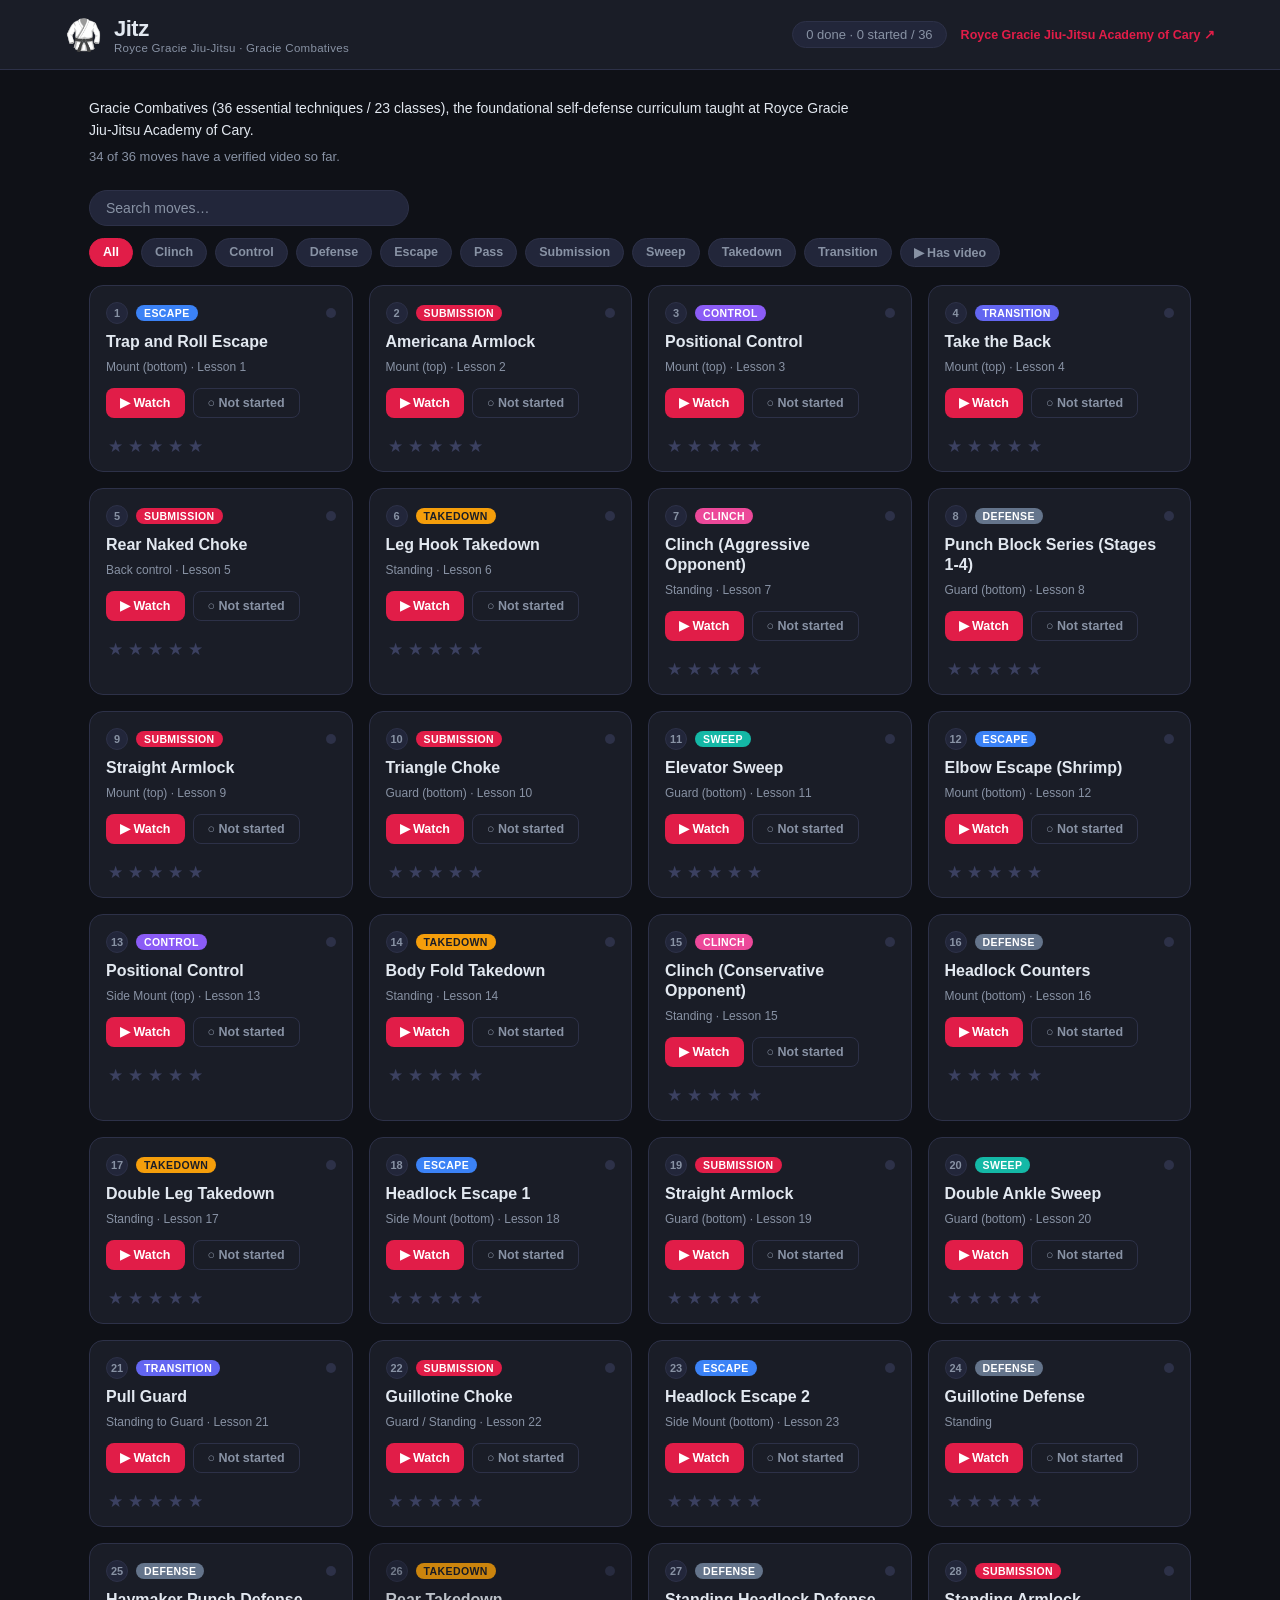
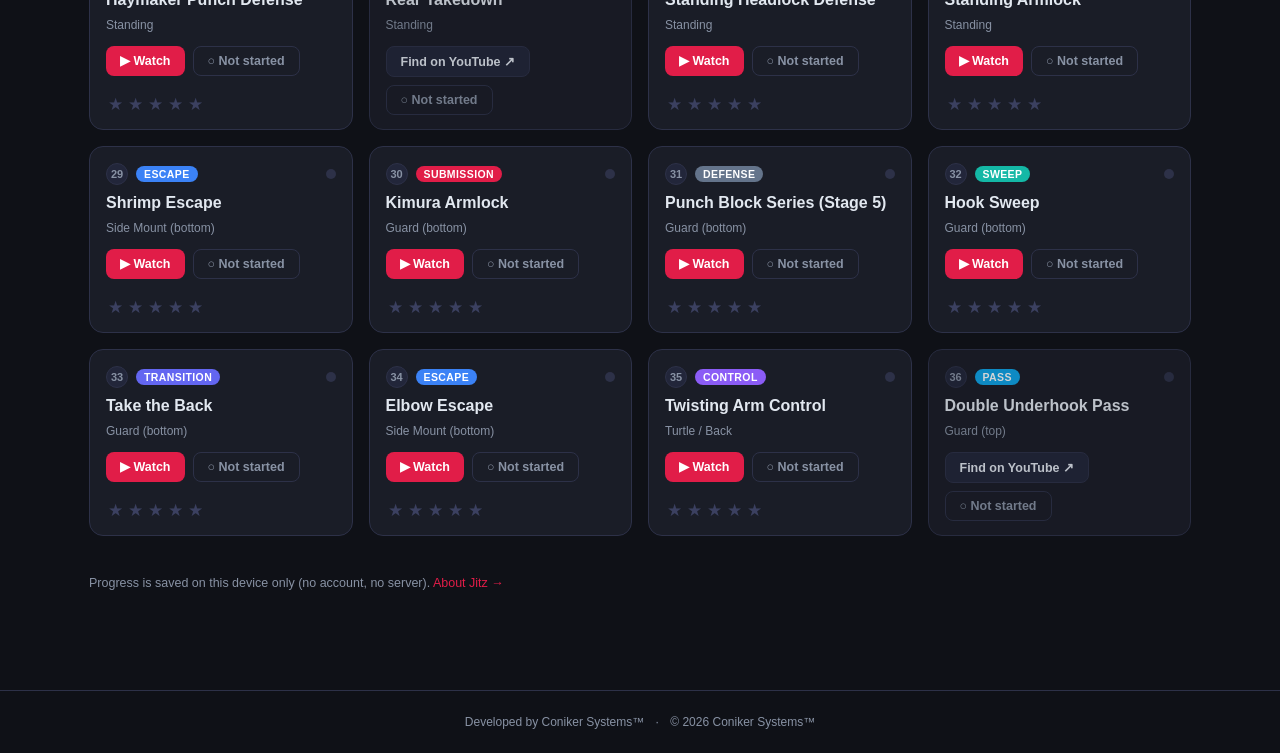
==== index.html @ 60fc12c8 "Hide YouTube-outbound links on iPhone/iPad; add Coniker Systems footer On iOS/iPadOS, hide the playe" ====
<!DOCTYPE html>
<html lang="en">
<head>
  <meta charset="UTF-8">
  <meta name="viewport" content="width=device-width, initial-scale=1.0, viewport-fit=cover">
  <title>Jitz — Royce Gracie Jiu-Jitsu</title>
  <meta name="description" content="Study the Gracie Combatives curriculum — browse every move and watch each technique.">

  <!-- PWA -->
  <link rel="manifest" href="manifest.webmanifest">
  <meta name="theme-color" content="#0f1117">
  <link rel="icon" href="icons/favicon-32.png" sizes="32x32">
  <link rel="apple-touch-icon" href="icons/apple-touch-icon.png">
  <meta name="apple-mobile-web-app-capable" content="yes">
  <meta name="apple-mobile-web-app-status-bar-style" content="black-translucent">
  <meta name="apple-mobile-web-app-title" content="Jitz">
  <meta name="mobile-web-app-capable" content="yes">

  <link rel="stylesheet" href="static/css/style.css">
</head>
<body>
  <header>
    <div class="header-inner">
      <div class="logo">
        <span class="logo-icon">🥋</span>
        <div>
          <div class="logo-text">Jitz</div>
          <div class="logo-sub">Royce Gracie Jiu-Jitsu · Gracie Combatives</div>
        </div>
      </div>
      <div class="header-meta">
        <span class="stat" id="progress-stat">—</span>
        <a class="dojo-link" id="dojo-link" href="#" target="_blank">Dojo ↗</a>
      </div>
    </div>
  </header>

  <main>
    <div class="intro">
      <p id="intro-source"></p>
      <p class="muted" id="intro-progress"></p>
    </div>

    <div id="sources-panel" class="sources-panel hidden">
      <div class="sources-title">★ Sources you rate highest</div>
      <div class="sources-list" id="sources-list"></div>
      <div class="sources-foot">Rate the videos you watch (1–5 stars) to build this list.</div>
    </div>

    <div class="controls">
      <input type="search" id="search" class="search" placeholder="Search moves…" autocomplete="off">
      <div class="filters" id="filters">
        <button class="chip active" data-cat="all">All</button>
        <!-- category chips injected here -->
        <button class="chip chip-toggle" id="video-only" data-on="0">▶ Has video</button>
      </div>
    </div>

    <div class="move-grid" id="grid"></div>
    <div id="no-results" class="no-results hidden">No moves match.</div>

    <p class="muted foot-note">
      Progress is saved on this device only (no account, no server).
      <a href="about.html">About Jitz →</a>
    </p>
  </main>

  <footer class="site-footer">
    <span>Developed by <a href="https://conikersystems.com" target="_blank">Coniker Systems™</a></span>
    <span class="footer-sep">·</span>
    <span>© 2026 Coniker Systems™</span>
  </footer>

  <!-- Video player modal -->
  <div id="player" class="player hidden" onclick="closeVideoBackdrop(event)">
    <div class="player-box">
      <div class="player-head">
        <div>
          <div id="player-title" class="player-title">—</div>
          <div id="player-sub" class="player-sub">—</div>
        </div>
        <button class="player-close" onclick="closeVideo()" aria-label="Close">✕</button>
      </div>
      <div class="player-frame"><iframe id="player-iframe" src="" title="video" frameborder="0"
        allow="accelerometer; autoplay; clipboard-write; encrypted-media; gyroscope; picture-in-picture" allowfullscreen></iframe></div>
      <div class="player-rate">
        <span class="player-rate-label">Rate this video</span>
        <div class="stars stars-lg" id="player-stars"></div>
      </div>
      <div class="player-foot">
        <a id="player-yt" href="#" target="_blank" class="btn btn-search yt-out">Open on YouTube ↗</a>
        <button class="btn btn-started" onclick="setFromPlayer('started')">Mark started</button>
        <button class="btn btn-done" onclick="setFromPlayer('done')">Mark completed</button>
      </div>
    </div>
  </div>

  <script src="static/js/app.js"></script>
</body>
</html>
---- static/css/style.css ----
:root {
  --bg: #0f1117;
  --surface: #1a1d27;
  --surface2: #22263a;
  --border: #2d3148;
  --text: #e2e8f0;
  --text-muted: #8892a4;
  --accent: #e11d48;        /* Gracie red */
  --accent2: #f59e0b;
  --radius: 14px;
  --font: -apple-system, BlinkMacSystemFont, "SF Pro Display", "Segoe UI", sans-serif;
}
* { box-sizing: border-box; margin: 0; padding: 0; }
body { font-family: var(--font); background: var(--bg); color: var(--text); min-height: 100vh; }

/* Header sits below the notch / Dynamic Island when installed (safe-area inset). */
header { background: var(--surface); border-bottom: 1px solid var(--border); padding: env(safe-area-inset-top) 28px 0; height: calc(70px + env(safe-area-inset-top)); position: sticky; top: 0; z-index: 100; }
.header-inner { max-width: 1150px; margin: 0 auto; height: 100%; display: flex; align-items: center; justify-content: space-between; gap: 16px; }
.logo { display: flex; align-items: center; gap: 12px; }
.logo-icon { font-size: 30px; }
.logo-text { font-size: 22px; font-weight: 800; letter-spacing: -0.5px; }
.logo-sub { font-size: 11.5px; color: var(--text-muted); letter-spacing: 0.3px; }
.header-meta { display: flex; align-items: center; gap: 14px; }
.stat { font-size: 13px; color: var(--text-muted); background: var(--surface2); border: 1px solid var(--border); padding: 5px 13px; border-radius: 20px; }
.dojo-link { font-size: 12.5px; color: var(--accent); text-decoration: none; font-weight: 600; }
.dojo-link:hover { text-decoration: underline; }

main { max-width: 1150px; margin: 0 auto; padding: 28px 24px 80px; }
.intro p { font-size: 14px; line-height: 1.55; max-width: 760px; }
.intro .muted, .muted { color: var(--text-muted); }
.intro .muted { margin-top: 6px; font-size: 13px; }

.controls { margin: 22px 0 18px; display: flex; flex-direction: column; gap: 12px; }
.search { font-family: var(--font); font-size: 14px; color: var(--text); background: var(--surface2); border: 1px solid var(--border); padding: 9px 16px; border-radius: 22px; width: 100%; max-width: 320px; }
.search::placeholder { color: var(--text-muted); }
.search:focus { outline: none; border-color: var(--accent); }
.filters { display: flex; flex-wrap: wrap; gap: 8px; }
.chip { font-family: var(--font); font-size: 12.5px; font-weight: 600; color: var(--text-muted); background: var(--surface2); border: 1px solid var(--border); padding: 6px 13px; border-radius: 20px; cursor: pointer; transition: all 0.15s; }
.chip:hover { color: var(--text); }
.chip.active { background: var(--accent); border-color: var(--accent); color: #fff; }
.chip-toggle.active { background: var(--accent2); border-color: var(--accent2); color: #1a1d27; }

.move-grid { display: grid; grid-template-columns: repeat(auto-fill, minmax(260px, 1fr)); gap: 16px; }
.move-card { background: var(--surface); border: 1px solid var(--border); border-radius: var(--radius); padding: 16px 16px 14px; display: flex; flex-direction: column; gap: 8px; transition: border-color 0.15s, transform 0.12s; }
.move-card:hover { border-color: var(--accent); transform: translateY(-2px); }
.move-card.no-video { opacity: 0.82; }
.move-card.status-started { border-color: var(--accent2); }
.move-card.status-done { border-color: #4ade80; }

.move-top { display: flex; align-items: center; gap: 8px; }
.move-order { font-size: 11px; font-weight: 700; color: var(--text-muted); background: var(--surface2); border: 1px solid var(--border); width: 22px; height: 22px; border-radius: 50%; display: flex; align-items: center; justify-content: center; flex-shrink: 0; }
.cat-badge { font-size: 10.5px; font-weight: 700; text-transform: uppercase; letter-spacing: 0.4px; padding: 2px 8px; border-radius: 12px; color: #fff; }
.cat-escape { background: #3b82f6; } .cat-submission { background: #e11d48; } .cat-control { background: #8b5cf6; }
.cat-takedown { background: #f59e0b; color:#1a1d27; } .cat-sweep { background: #14b8a6; } .cat-defense { background: #64748b; }
.cat-clinch { background: #ec4899; } .cat-transition { background: #6366f1; } .cat-pass { background: #0ea5e9; }
.status-dot { margin-left: auto; width: 10px; height: 10px; border-radius: 50%; background: var(--border); flex-shrink: 0; transition: background 0.15s; }
.move-card.status-started .status-dot { background: var(--accent2); }
.move-card.status-done .status-dot { background: #4ade80; }

.move-name { font-size: 16px; font-weight: 700; line-height: 1.25; }
.move-pos { font-size: 12px; color: var(--text-muted); }
.move-actions { display: flex; gap: 8px; margin-top: 6px; flex-wrap: wrap; }

.btn { font-family: var(--font); font-size: 12.5px; font-weight: 600; padding: 7px 14px; border-radius: 8px; border: none; cursor: pointer; text-decoration: none; display: inline-block; transition: opacity 0.15s, transform 0.1s; }
.btn:hover { opacity: 0.88; transform: translateY(-1px); }
.btn-watch { background: var(--accent); color: #fff; }
.btn-search { background: var(--surface2); border: 1px solid var(--border); color: var(--text); }
.btn-status { background: transparent; border: 1px solid var(--border); color: var(--text-muted); min-width: 104px; }
.btn-status:hover { color: var(--text); border-color: var(--accent2); }
.move-card.status-done .btn-status { color: #4ade80; border-color: #4ade80; }
.move-card.status-started .btn-status { color: var(--accent2); border-color: var(--accent2); }
.btn-started { background: var(--accent2); color: #1a1d27; }
.btn-done { background: #4ade80; color: #14241a; }

/* Star ratings */
.stars { display: inline-flex; gap: 1px; margin-top: 10px; }
.star { background: none; border: none; padding: 2px; cursor: pointer; font-size: 17px; line-height: 1; color: #3b4060; transition: color 0.12s, transform 0.1s; }
.star:hover { transform: scale(1.18); }
.star.on { color: var(--accent2); }
.stars-lg .star { font-size: 24px; }

/* "Sources you rate highest" insight panel */
.sources-panel { background: var(--surface); border: 1px solid var(--border); border-radius: var(--radius); padding: 14px 16px; margin: 14px 0 4px; }
.sources-title { font-size: 13px; font-weight: 700; color: var(--accent2); margin-bottom: 11px; letter-spacing: 0.2px; }
.sources-list { display: flex; flex-direction: column; gap: 8px; }
.source-row { display: flex; align-items: center; gap: 10px; font-size: 13px; }
.source-name { font-weight: 600; flex: 1; min-width: 0; overflow: hidden; text-overflow: ellipsis; white-space: nowrap; }
.source-stars { color: var(--accent2); letter-spacing: 1px; flex-shrink: 0; }
.source-meta { color: var(--text-muted); font-size: 12px; white-space: nowrap; flex-shrink: 0; }
.sources-foot { margin-top: 11px; font-size: 11.5px; color: var(--text-muted); }

/* Player rating row */
.player-rate { display: flex; align-items: center; gap: 12px; padding: 12px 18px 0; }
.player-rate-label { font-size: 13px; color: var(--text-muted); }

.no-results { color: var(--text-muted); padding: 30px 0; }
.foot-note { margin-top: 40px; font-size: 12.5px; }
.foot-note a { color: var(--accent); text-decoration: none; }
.hidden { display: none !important; }

/* Player modal */
.player { position: fixed; inset: 0; z-index: 500; background: rgba(8,9,13,0.85); display: flex; align-items: center; justify-content: center; padding: 24px; backdrop-filter: blur(3px); }
.player-box { background: var(--surface); border: 1px solid var(--border); border-radius: var(--radius); width: 100%; max-width: 880px; overflow: hidden; box-shadow: 0 24px 70px rgba(0,0,0,0.6); }
.player-head { display: flex; align-items: flex-start; justify-content: space-between; padding: 16px 18px; gap: 12px; }
.player-title { font-size: 16px; font-weight: 700; }
.player-sub { font-size: 12.5px; color: var(--text-muted); margin-top: 3px; }
.player-close { background: var(--surface2); border: 1px solid var(--border); color: var(--text); width: 32px; height: 32px; border-radius: 8px; cursor: pointer; font-size: 14px; flex-shrink: 0; }
.player-close:hover { border-color: var(--accent); }
.player-frame { position: relative; width: 100%; aspect-ratio: 16 / 9; background: #000; }
.player-frame iframe { position: absolute; inset: 0; width: 100%; height: 100%; }
.player-foot { display: flex; gap: 10px; padding: 14px 18px; }

/* About page */
.about-wrap { max-width: 720px; margin: 60px auto; padding: 0 24px; }
.about-title { font-size: 34px; font-weight: 800; }
.about-tagline { font-size: 16px; color: var(--text-muted); margin: 8px 0 20px; }
.about-wrap p { line-height: 1.6; margin-bottom: 14px; }
.about-wrap .btn { margin-right: 8px; }

/* On iPhone/iPad, hide links that open the full YouTube site (set via JS).
   The embedded in-app player still works. */
body.hide-yt .yt-out { display: none !important; }

/* Footer — Developed by Coniker Systems */
.site-footer { text-align: center; padding: 24px; font-size: 12px; color: var(--text-muted); border-top: 1px solid var(--border); margin-top: 20px; }
.site-footer a { color: var(--text-muted); text-decoration: none; transition: color 0.2s; }
.site-footer a:hover { color: var(--text); }
.footer-sep { margin: 0 8px; }

/* Honor the side/bottom safe areas (landscape notch, home indicator) */
main { padding-left: max(24px, env(safe-area-inset-left)); padding-right: max(24px, env(safe-area-inset-right)); padding-bottom: max(80px, env(safe-area-inset-bottom)); }

/* Phones: compact single-row header, roomier tap targets, wrap player buttons */
@media (max-width: 640px) {
  header { padding: env(safe-area-inset-top) 16px 0; height: calc(58px + env(safe-area-inset-top)); }
  .logo-icon { font-size: 25px; }
  .logo-text { font-size: 19px; }
  .logo-sub { display: none; }            /* full subtitle lives on the About page */
  .header-meta { gap: 8px; }
  .stat { white-space: nowrap; font-size: 11.5px; padding: 4px 10px; }
  .dojo-link { display: none; }           /* dojo link is on the About page */
  main { padding-top: 20px; }
  .move-grid { grid-template-columns: 1fr; }
  .player { padding: 12px; }
  .player-foot { flex-wrap: wrap; }
  .player-foot .btn { flex: 1 1 auto; text-align: center; }
}
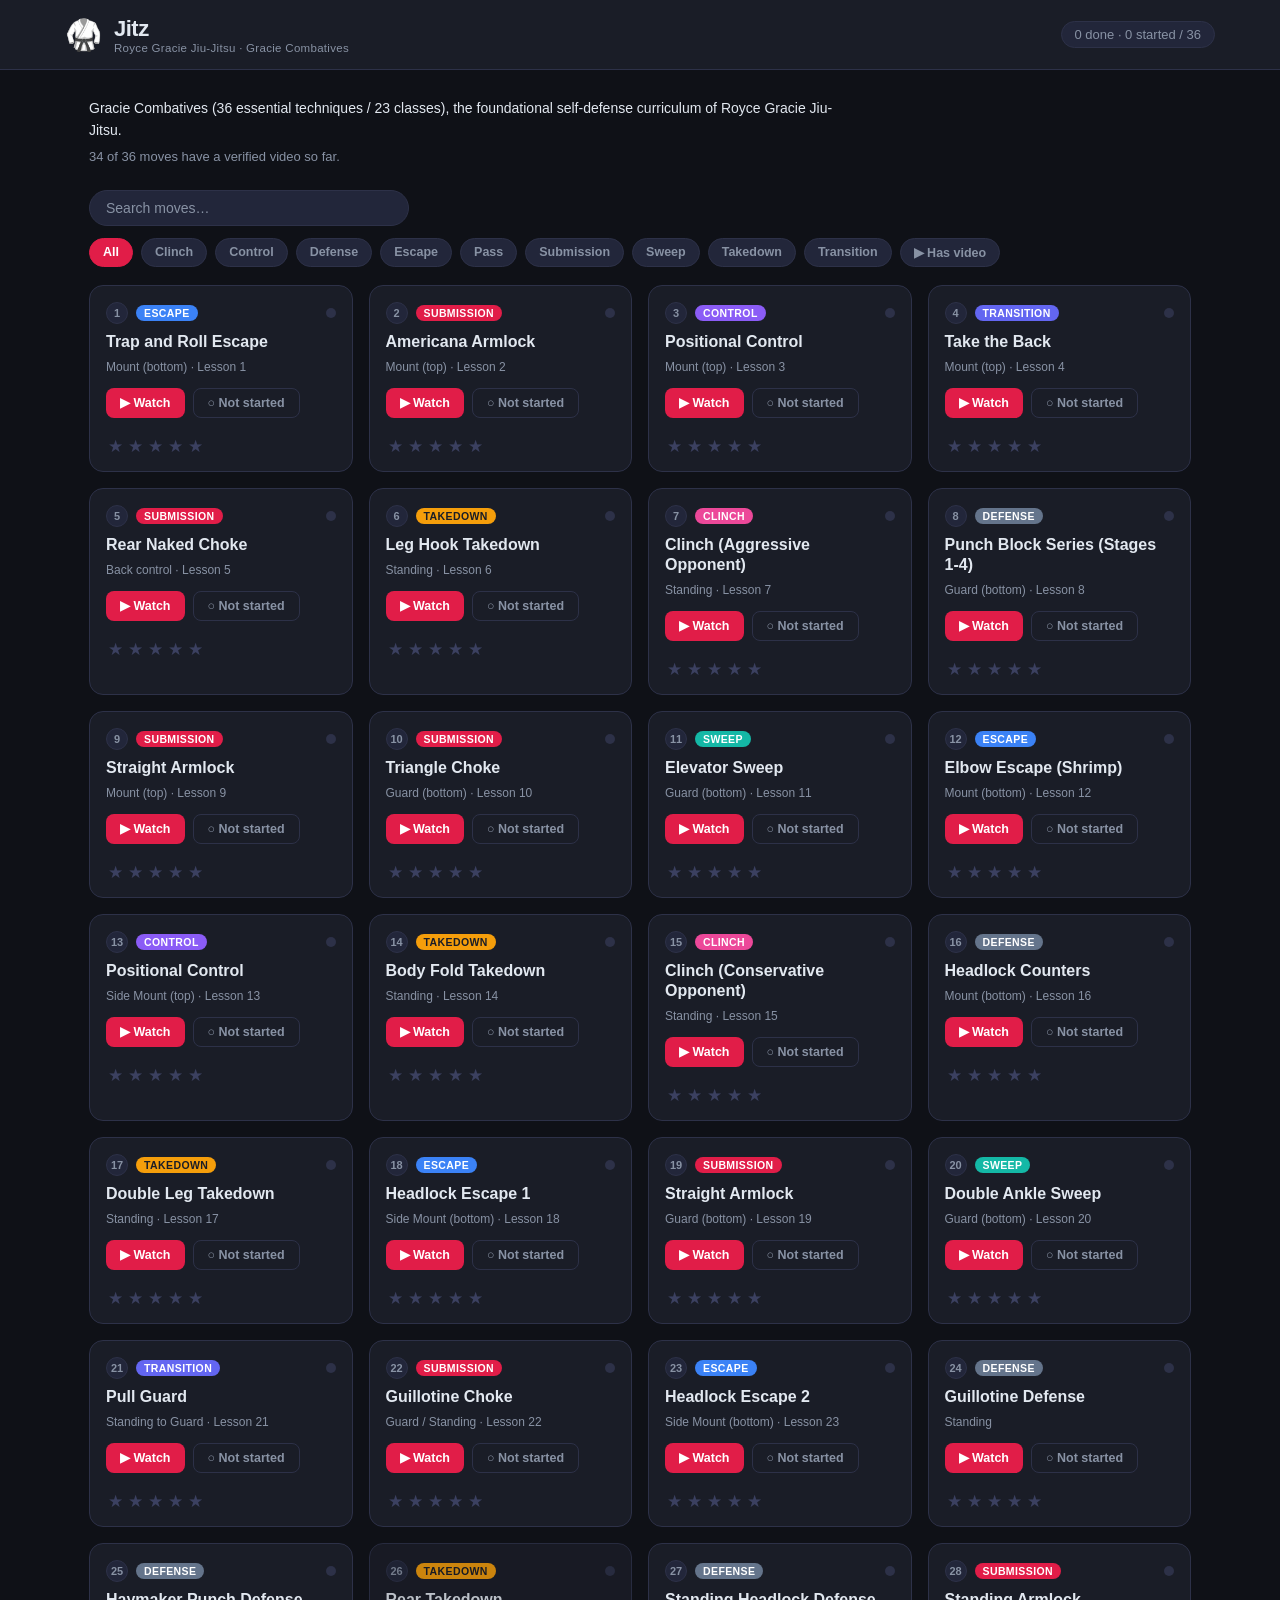
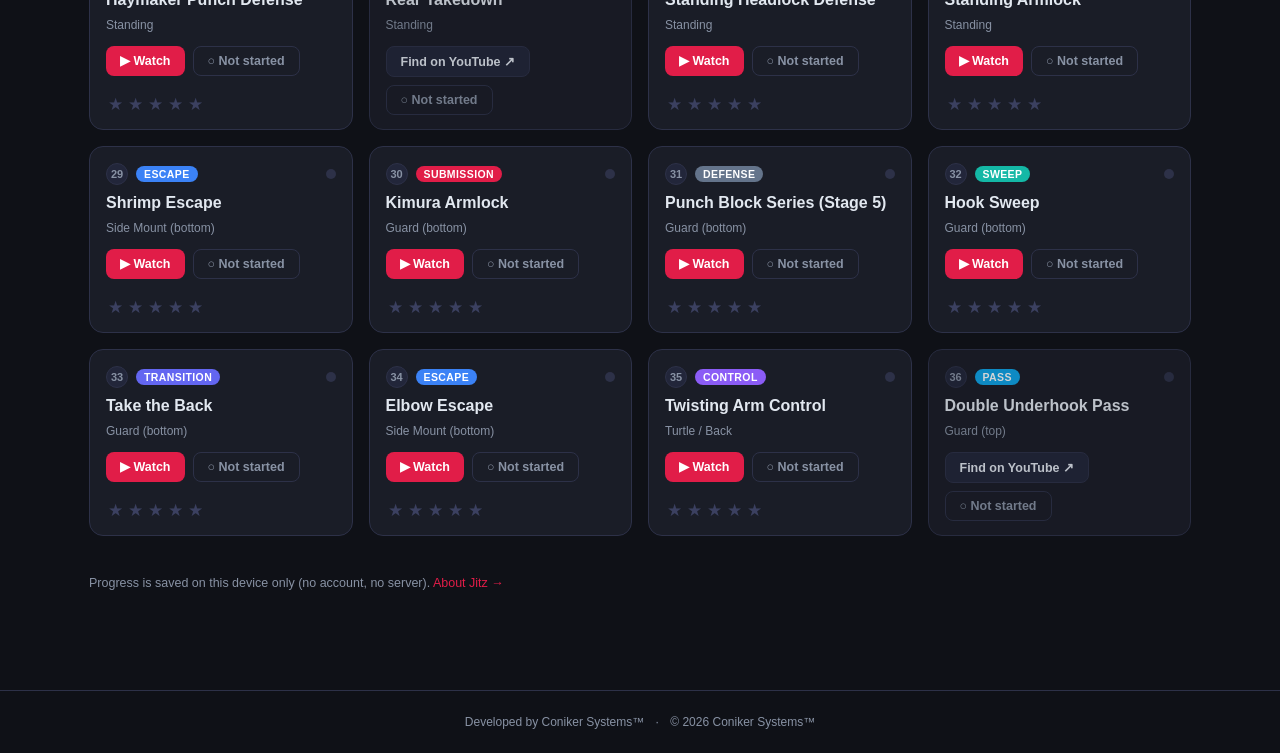
==== commit 04e1cafa: "Remove Royce Gracie Academy of Cary name, address, and dojo link Drop the specific dojo (Academy of " ====
--- a/index.html
+++ b/index.html
@@ -30,7 +30,6 @@
       </div>
       <div class="header-meta">
         <span class="stat" id="progress-stat">—</span>
-        <a class="dojo-link" id="dojo-link" href="#" target="_blank">Dojo ↗</a>
       </div>
     </div>
   </header>
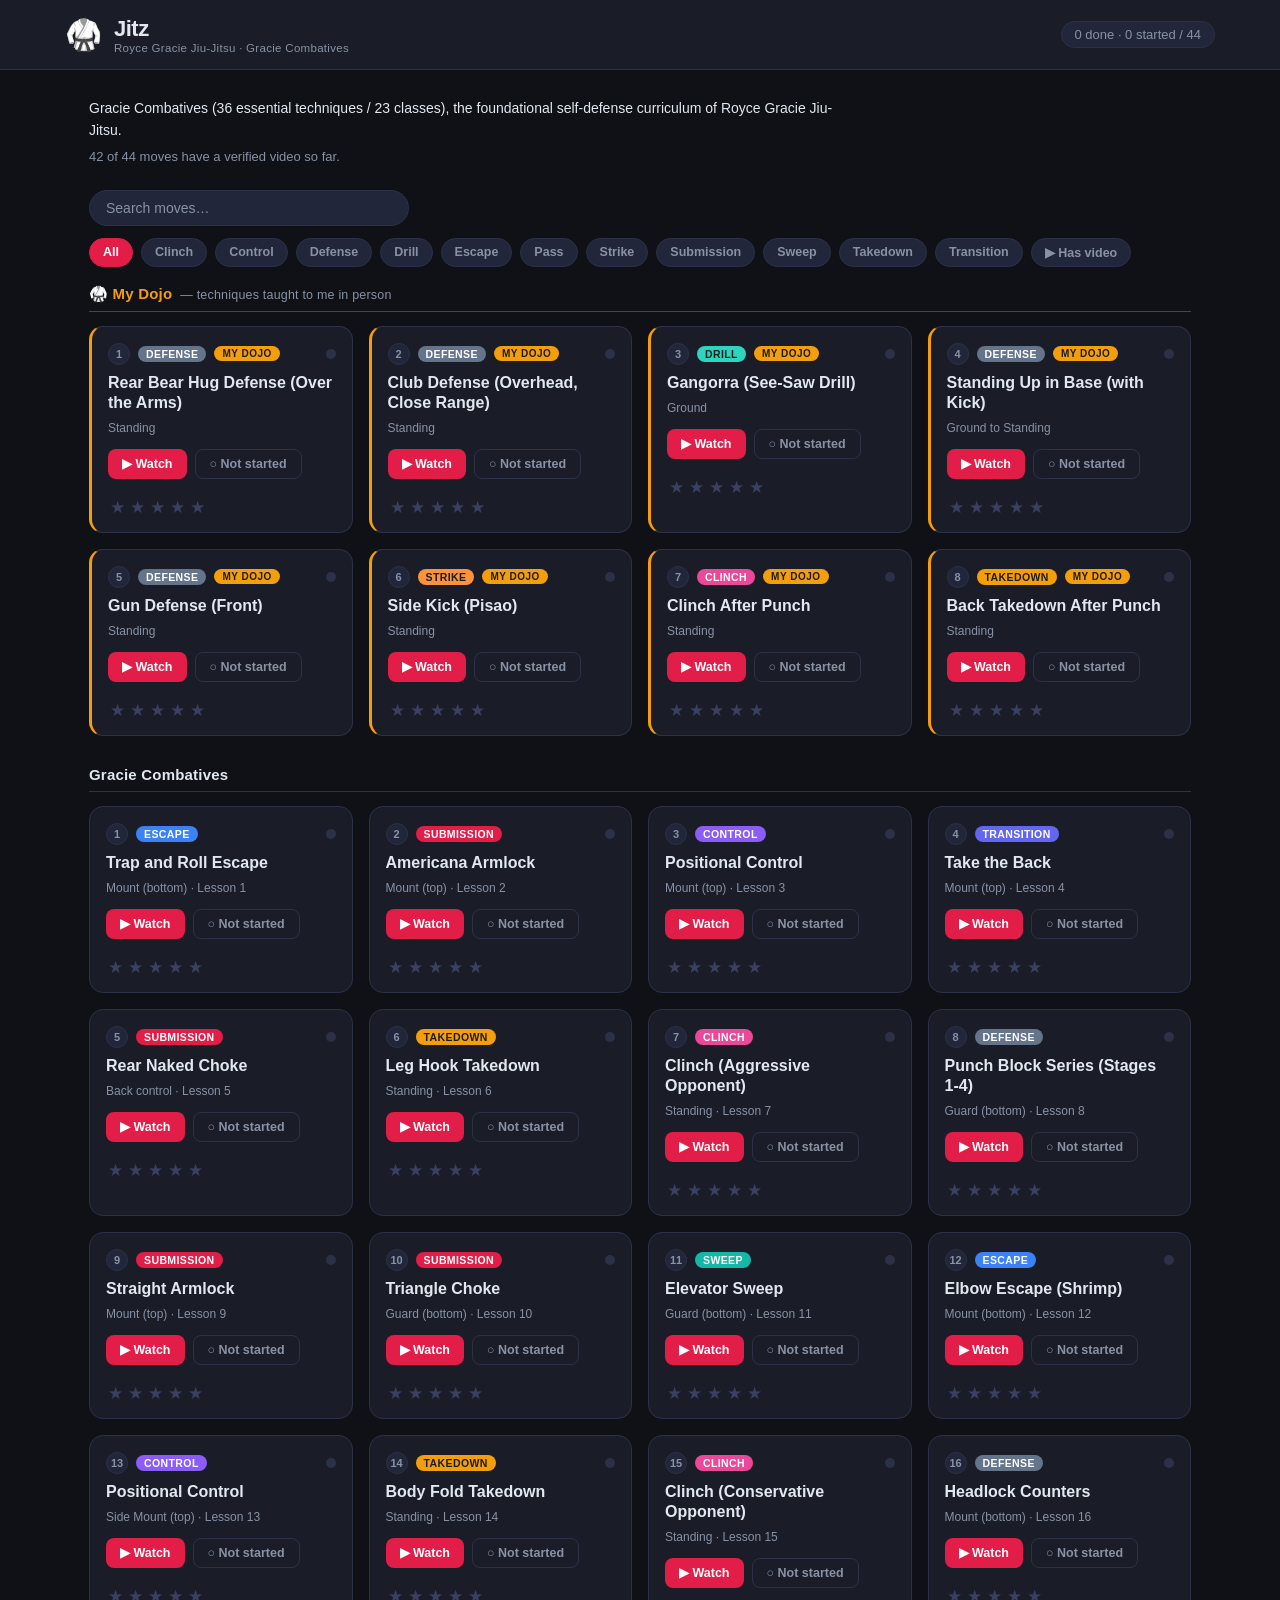
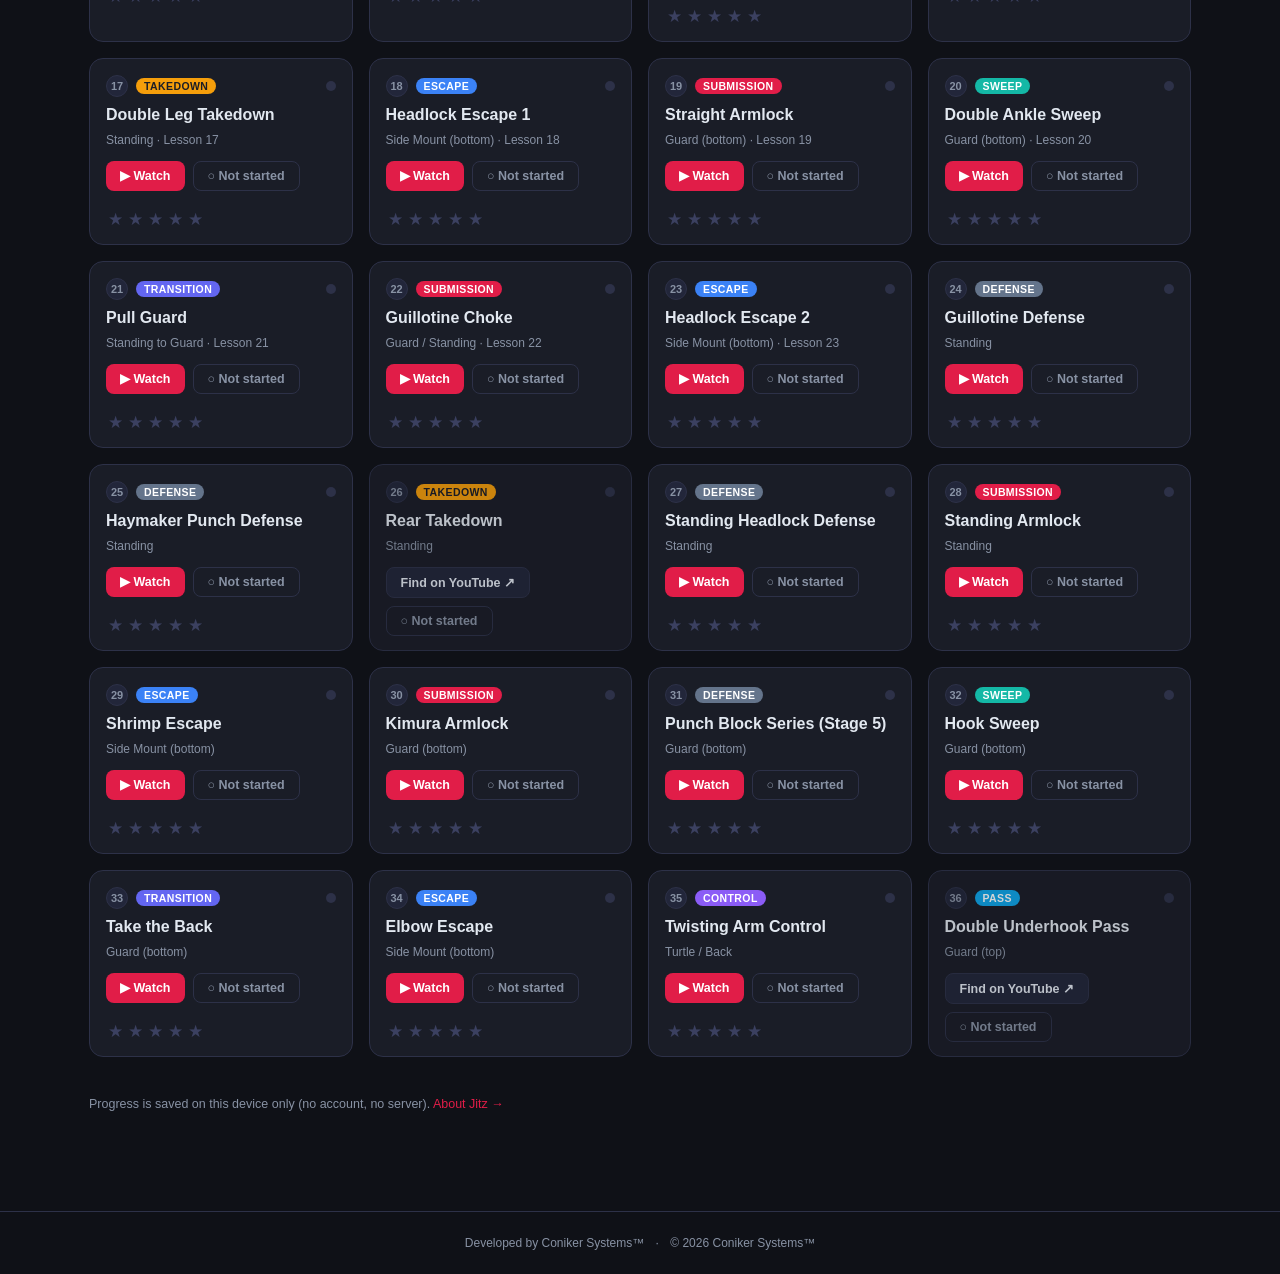
==== commit 9f3f4cf0: "Add 'My Dojo' move group (8 techniques), shown first Add 8 techniques taught in person at the dojo, " ====
--- a/index.html
+++ b/index.html
@@ -55,7 +55,7 @@
       </div>
     </div>
 
-    <div class="move-grid" id="grid"></div>
+    <div id="sections"></div>
     <div id="no-results" class="no-results hidden">No moves match.</div>
 
     <p class="muted foot-note">
--- a/static/css/style.css
+++ b/static/css/style.css
@@ -40,6 +40,13 @@
 .chip.active { background: var(--accent); border-color: var(--accent); color: #fff; }
 .chip-toggle.active { background: var(--accent2); border-color: var(--accent2); color: #1a1d27; }
 
+/* Sections (My Dojo group, then Gracie Combatives) */
+.move-section { margin-bottom: 30px; }
+.move-section + .move-section { margin-top: 6px; }
+.section-title { font-size: 15px; font-weight: 800; letter-spacing: 0.2px; margin: 4px 0 14px; padding-bottom: 8px; border-bottom: 1px solid var(--border); display: flex; align-items: baseline; gap: 8px; flex-wrap: wrap; }
+.section-sub { font-size: 12.5px; font-weight: 500; color: var(--text-muted); }
+.move-section[data-section="dojo"] .section-title { color: var(--accent2); border-bottom-color: rgba(245,158,11,0.35); }
+
 .move-grid { display: grid; grid-template-columns: repeat(auto-fill, minmax(260px, 1fr)); gap: 16px; }
 .move-card { background: var(--surface); border: 1px solid var(--border); border-radius: var(--radius); padding: 16px 16px 14px; display: flex; flex-direction: column; gap: 8px; transition: border-color 0.15s, transform 0.12s; }
 .move-card:hover { border-color: var(--accent); transform: translateY(-2px); }
@@ -53,6 +60,9 @@
 .cat-escape { background: #3b82f6; } .cat-submission { background: #e11d48; } .cat-control { background: #8b5cf6; }
 .cat-takedown { background: #f59e0b; color:#1a1d27; } .cat-sweep { background: #14b8a6; } .cat-defense { background: #64748b; }
 .cat-clinch { background: #ec4899; } .cat-transition { background: #6366f1; } .cat-pass { background: #0ea5e9; }
+.cat-drill { background: #2dd4bf; color:#0c2420; } .cat-strike { background: #fb923c; color:#1a1d27; }
+.dojo-flag { font-size: 10px; font-weight: 800; text-transform: uppercase; letter-spacing: 0.5px; padding: 2px 8px; border-radius: 12px; color: #1a1d27; background: var(--accent2); }
+.move-card.is-dojo { border-left: 3px solid var(--accent2); }
 .status-dot { margin-left: auto; width: 10px; height: 10px; border-radius: 50%; background: var(--border); flex-shrink: 0; transition: background 0.15s; }
 .move-card.status-started .status-dot { background: var(--accent2); }
 .move-card.status-done .status-dot { background: #4ade80; }
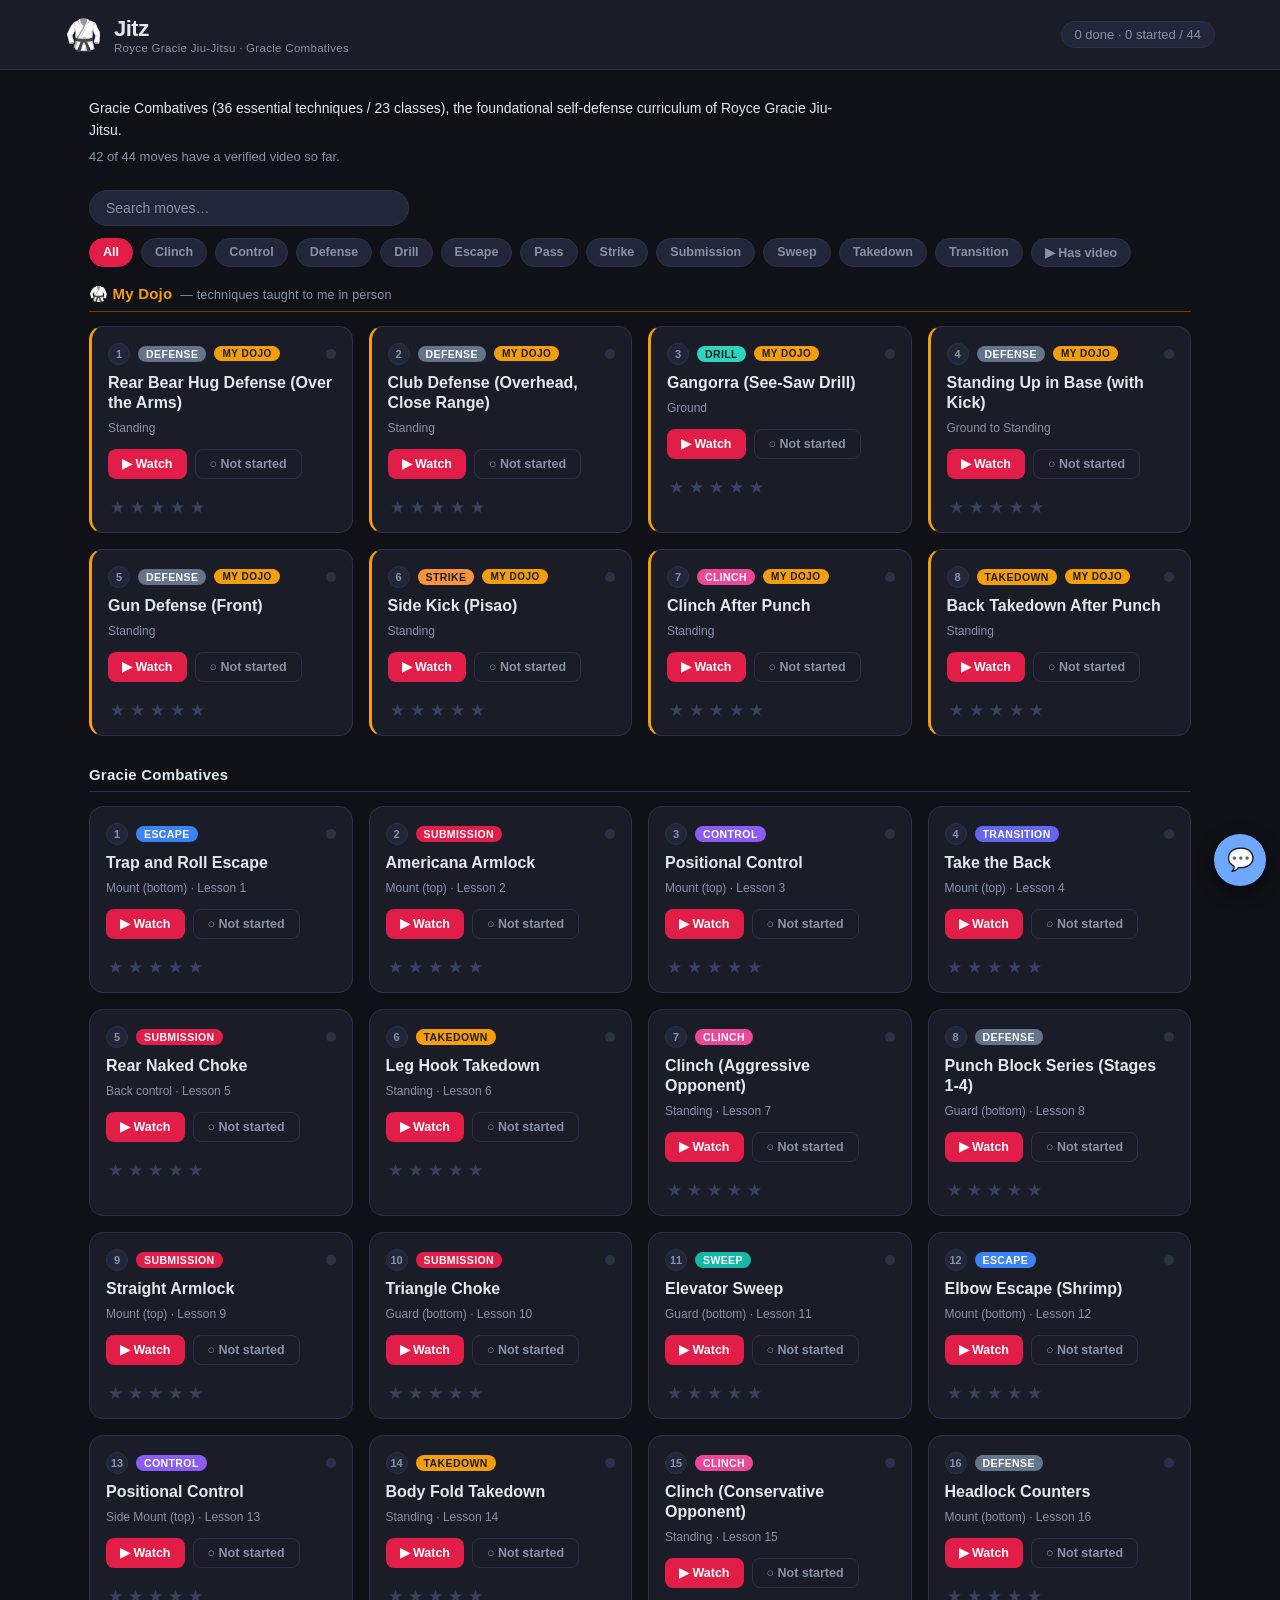
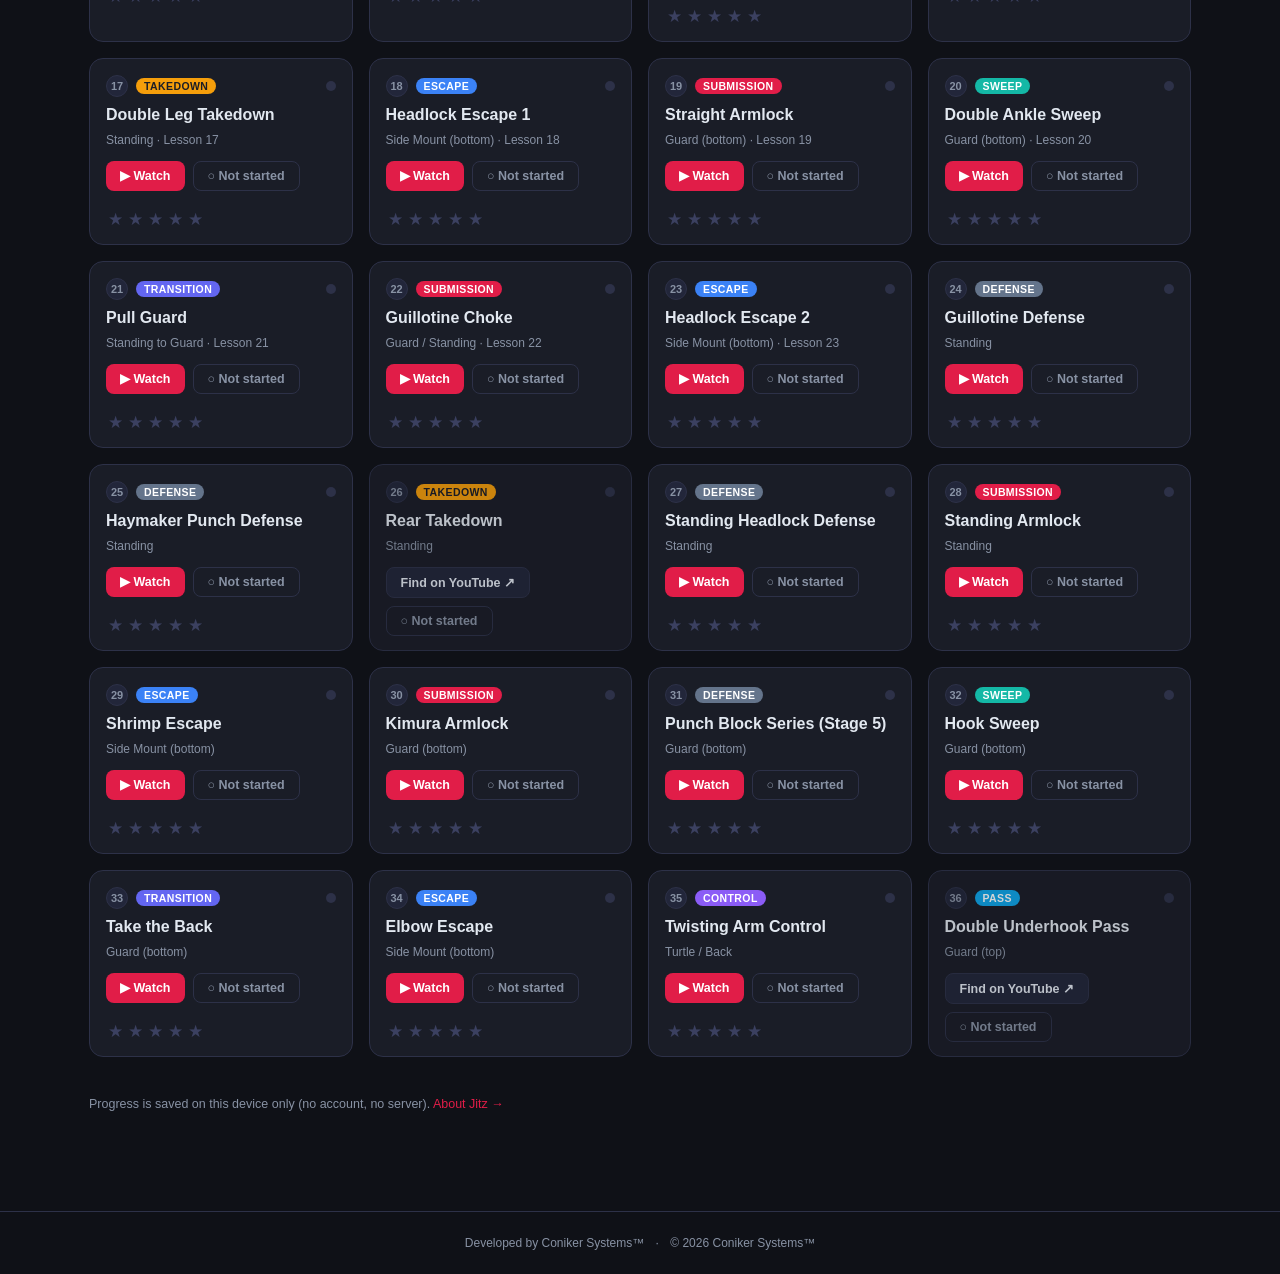
==== commit a4842785: "Add Share + Feedback widget Drop-in feedback.js: share/text the app URL (Web Share API) and a talk-o" ====
--- a/index.html
+++ b/index.html
@@ -95,5 +95,9 @@
   </div>
 
   <script src="static/js/app.js"></script>
+  <script>
+    window.APP_INFO = { name: "Jitz", url: "https://jconiker.github.io/jitz/", email: "joeconiker@gmail.com" };
+  </script>
+  <script src="static/js/feedback.js"></script>
 </body>
 </html>
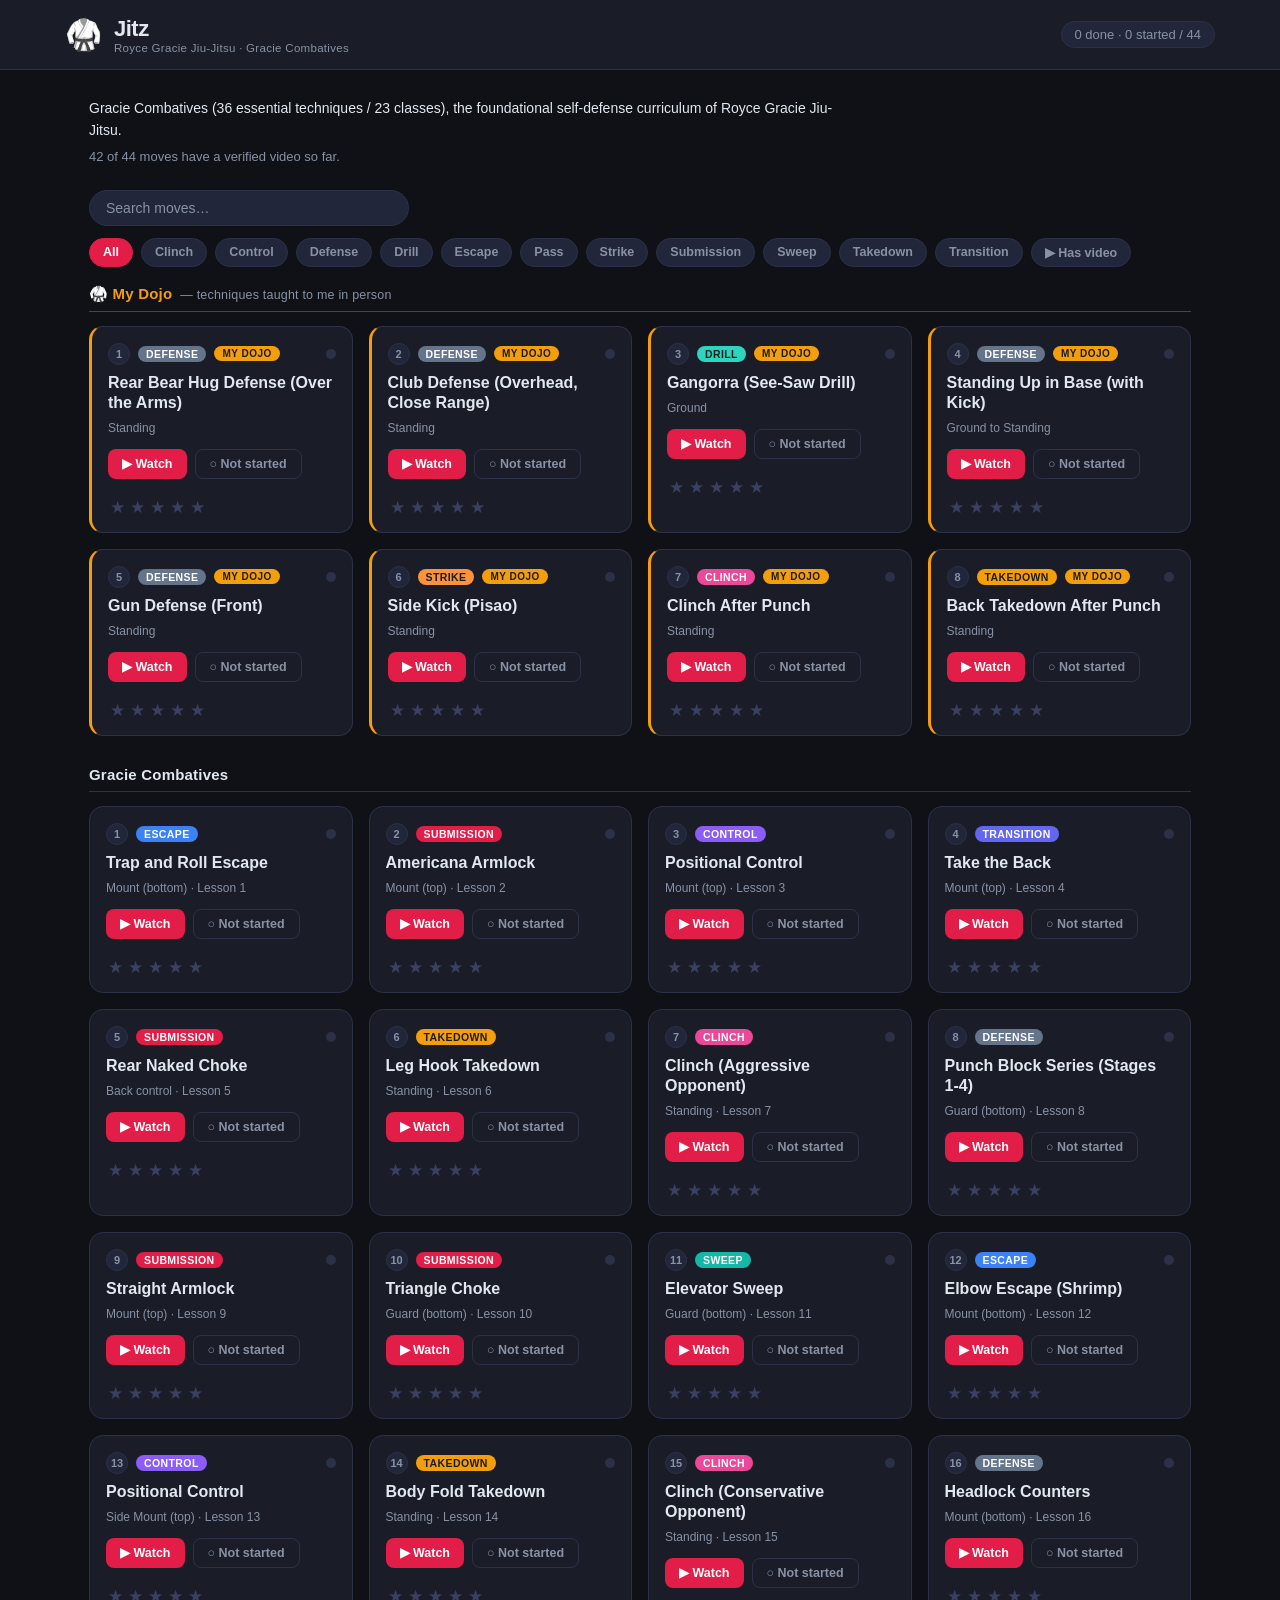
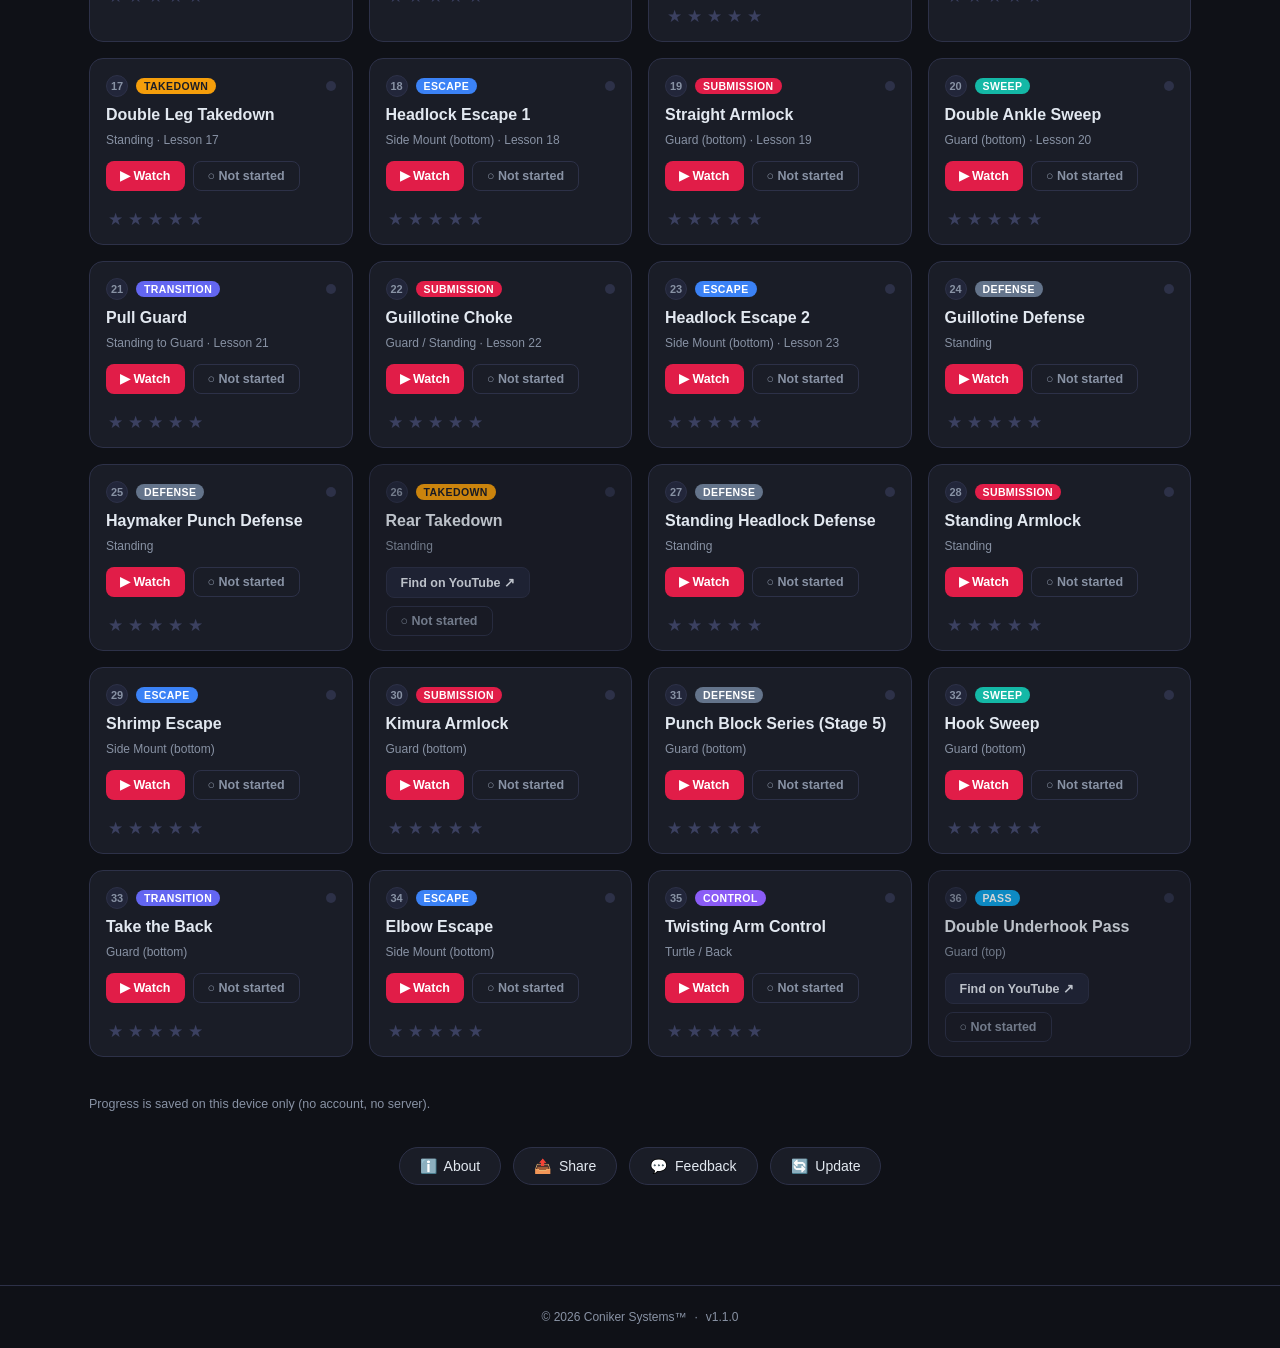
==== commit fc7c58c3: "Adopt Simpli Piano web-app standard: version.js, footer, Update button, About page + PDF - Single-so" ====
--- a/index.html
+++ b/index.html
@@ -60,15 +60,17 @@
 
     <p class="muted foot-note">
       Progress is saved on this device only (no account, no server).
-      <a href="about.html">About Jitz →</a>
     </p>
+
+    <div class="home-footer">
+      <button class="foot-btn" onclick="location.href='about.html'">ℹ️&nbsp; About</button>
+      <button class="foot-btn" onclick="window.Feedback && window.Feedback.shareApp()">📤&nbsp; Share</button>
+      <button class="foot-btn" onclick="window.Feedback && window.Feedback.open()">💬&nbsp; Feedback</button>
+      <button class="foot-btn" onclick="updateApp(this)">🔄&nbsp; Update</button>
+    </div>
   </main>
 
-  <footer class="site-footer">
-    <span>Developed by <a href="https://conikersystems.com" target="_blank">Coniker Systems™</a></span>
-    <span class="footer-sep">·</span>
-    <span>© 2026 Coniker Systems™</span>
-  </footer>
+  <footer id="app-footer" class="site-footer"></footer>
 
   <!-- Video player modal -->
   <div id="player" class="player hidden" onclick="closeVideoBackdrop(event)">
@@ -94,9 +96,10 @@
     </div>
   </div>
 
+  <script src="static/js/version.js"></script>
   <script src="static/js/app.js"></script>
   <script>
-    window.APP_INFO = { name: "Jitz", url: "https://jconiker.github.io/jitz/", email: "joeconiker@gmail.com" };
+    window.APP_INFO = { name: "Jitz", url: "https://conikersystems.github.io/jitz/", email: "info@conikersystems.com", noFab: true };
   </script>
   <script src="static/js/feedback.js"></script>
 </body>
--- a/static/css/style.css
+++ b/static/css/style.css
@@ -120,22 +120,76 @@
 .player-frame iframe { position: absolute; inset: 0; width: 100%; height: 100%; }
 .player-foot { display: flex; gap: 10px; padding: 14px 18px; }
 
-/* About page */
-.about-wrap { max-width: 720px; margin: 60px auto; padding: 0 24px; }
-.about-title { font-size: 34px; font-weight: 800; }
-.about-tagline { font-size: 16px; color: var(--text-muted); margin: 8px 0 20px; }
-.about-wrap p { line-height: 1.6; margin-bottom: 14px; }
-.about-wrap .btn { margin-right: 8px; }
+/* Home footer button row (About / Share / Feedback / Update) */
+.home-footer { display: flex; gap: 12px; justify-content: center; margin-top: 36px; flex-wrap: wrap; }
+.foot-btn { font-family: var(--font); border: 1px solid var(--border); background: var(--surface); color: var(--text); border-radius: 999px; padding: 10px 20px; font-size: 14px; cursor: pointer; }
+.foot-btn:hover { border-color: var(--accent); }
+.foot-btn:active { background: var(--surface2); }
+
+/* ---- About page (Coniker Systems standard) ---- */
+header.about-bar { height: 56px; display: flex; align-items: center; justify-content: space-between;
+  padding: env(safe-area-inset-top) 16px 0; background: var(--surface); border-bottom: 1px solid var(--border);
+  position: sticky; top: 0; z-index: 100; }
+header.about-bar .logo-wrap { display: flex; align-items: center; gap: 10px; font-size: 17px; }
+header.about-bar .logo-wrap .logo-emoji { font-size: 24px; }
+header.about-bar .nav { display: flex; align-items: center; gap: 10px; }
+header.about-bar .chip { text-decoration: none; }
+a.chip { display: inline-flex; align-items: center; }
+.about-main { max-width: 760px; margin: 0 auto; padding: 36px 22px 60px; }
+.about-card { background: var(--surface); border: 1px solid var(--border); border-radius: var(--radius); padding: clamp(22px, 5vw, 44px); }
+.about-hero { text-align: center; margin-bottom: 40px; padding-bottom: 32px; border-bottom: 1px solid var(--border); }
+.about-hero .about-logo { width: 64px; height: 64px; border-radius: 16px; margin: 0 auto 16px; display: grid; place-items: center;
+  font-size: 34px; background: var(--surface2); border: 1px solid var(--border); border-bottom: 5px solid var(--accent); }
+.about-hero h1 { font-size: 34px; font-weight: 800; letter-spacing: -0.5px; margin: 0 0 8px; }
+.about-tagline { font-size: 19px; font-weight: 600; color: var(--text); margin: 0 0 6px; }
+.about-sub { font-size: 15px; color: var(--text-muted); margin: 0; }
+.about-section { margin-bottom: 40px; }
+.about-section h2 { font-size: 16px; font-weight: 700; margin: 0 0 14px; color: var(--accent); text-transform: uppercase; letter-spacing: 0.04em; }
+.about-section p { font-size: 15px; line-height: 1.75; color: #c7ccd8; margin: 0 0 12px; }
+.about-section b { color: var(--text); }
+.audience-grid { display: grid; grid-template-columns: 1fr 1fr; gap: 14px; }
+@media (max-width: 560px) { .audience-grid { grid-template-columns: 1fr; } }
+.audience-item { background: var(--surface2); border: 1px solid var(--border); border-radius: 12px; padding: 16px; }
+.audience-icon { font-size: 22px; margin-bottom: 8px; }
+.audience-label { font-size: 14px; font-weight: 700; color: var(--text); margin-bottom: 6px; }
+.audience-desc { font-size: 13px; color: var(--text-muted); line-height: 1.6; }
+.why-grid { display: grid; grid-template-columns: 1fr 1fr 1fr; gap: 14px; }
+@media (max-width: 600px) { .why-grid { grid-template-columns: 1fr; } }
+.why-item { background: var(--surface2); border: 1px solid var(--border); border-radius: 12px; padding: 16px; }
+.why-title { font-size: 13px; font-weight: 700; color: var(--text); margin-bottom: 6px; }
+.why-desc { font-size: 12.5px; color: var(--text-muted); line-height: 1.6; }
+.get-steps { margin: 8px 0 8px 4px; padding-left: 22px; color: #c7ccd8; line-height: 1.9; font-size: 15px; }
+.get-steps b { color: var(--text); }
+.get-tip { font-size: 13.5px; color: var(--text-muted); }
+.about-cta { text-align: center; margin: 40px 0 8px; }
+.process-btn { display: inline-block; text-decoration: none; padding: 14px 32px; background: var(--accent); color: #fff;
+  border: none; border-radius: 999px; font-size: 16px; font-weight: 650; cursor: pointer; }
+.about-brand { margin-top: 30px; }
+.brand-divider { height: 1px; background: var(--border); margin-bottom: 18px; }
+.brand-line { font-size: 13px; color: var(--text-muted); text-align: center; }
+.brand-link { color: var(--text-muted); text-decoration: none; }
+.brand-link:hover { color: var(--accent); }
+.brand-sep { margin: 0 8px; }
 
 /* On iPhone/iPad, hide links that open the full YouTube site (set via JS).
    The embedded in-app player still works. */
 body.hide-yt .yt-out { display: none !important; }
 
-/* Footer — Developed by Coniker Systems */
+/* Footer — © <year> Coniker Systems™ · v<version> */
 .site-footer { text-align: center; padding: 24px; font-size: 12px; color: var(--text-muted); border-top: 1px solid var(--border); margin-top: 20px; }
 .site-footer a { color: var(--text-muted); text-decoration: none; transition: color 0.2s; }
 .site-footer a:hover { color: var(--text); }
 .footer-sep { margin: 0 8px; }
+
+@media print {
+  header.about-bar, .about-cta, .home-footer { display: none !important; }
+  body { background: #fff !important; color: #111 !important; -webkit-print-color-adjust: exact; print-color-adjust: exact; }
+  .about-section, .why-item, .audience-item { page-break-inside: avoid; }
+  .about-card { border: none !important; padding: 0 !important; background: #fff !important; }
+  .about-hero h1, .about-tagline, .about-section h2, .about-section p, .about-section b,
+  .audience-label, .audience-desc, .why-title, .why-desc, .brand-line, .get-steps { color: #111 !important; }
+  .audience-item, .why-item { background: #f5f5f5 !important; border-color: #ccc !important; }
+}
 
 /* Honor the side/bottom safe areas (landscape notch, home indicator) */
 main { padding-left: max(24px, env(safe-area-inset-left)); padding-right: max(24px, env(safe-area-inset-right)); padding-bottom: max(80px, env(safe-area-inset-bottom)); }
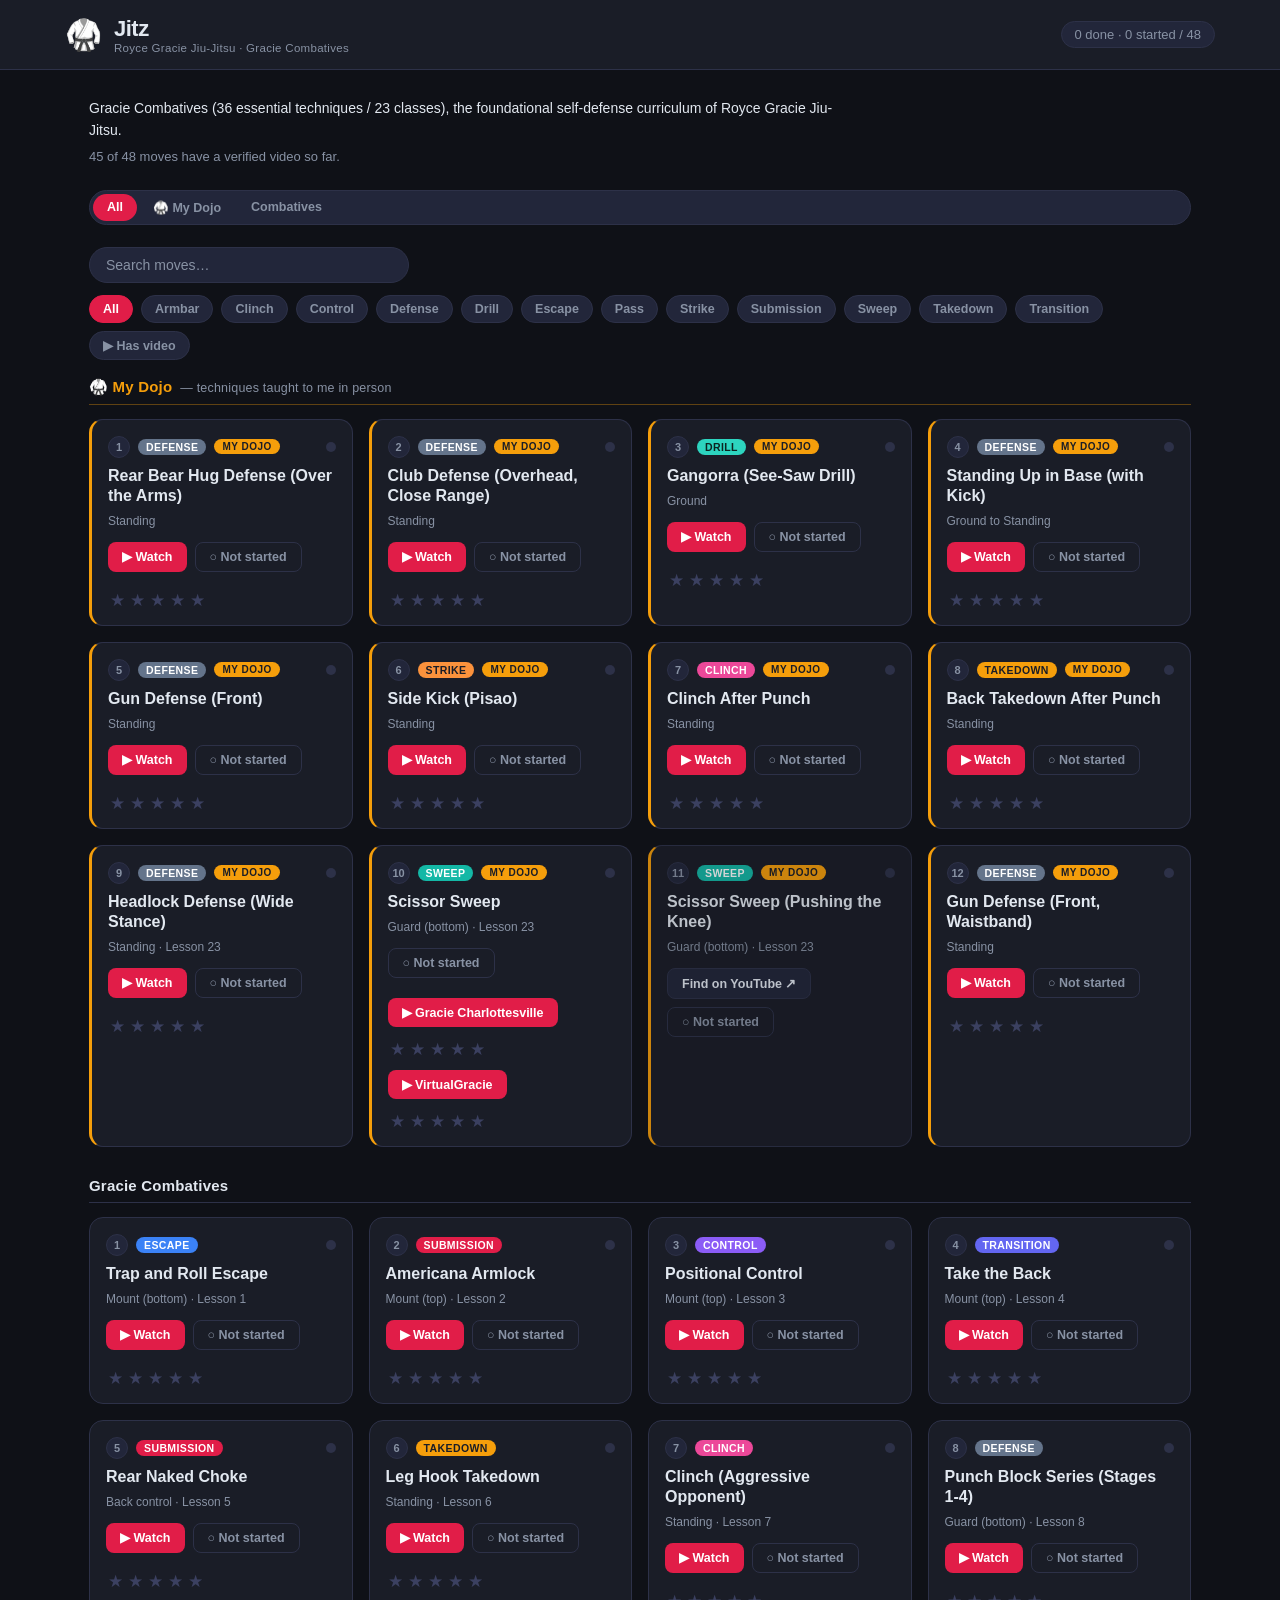
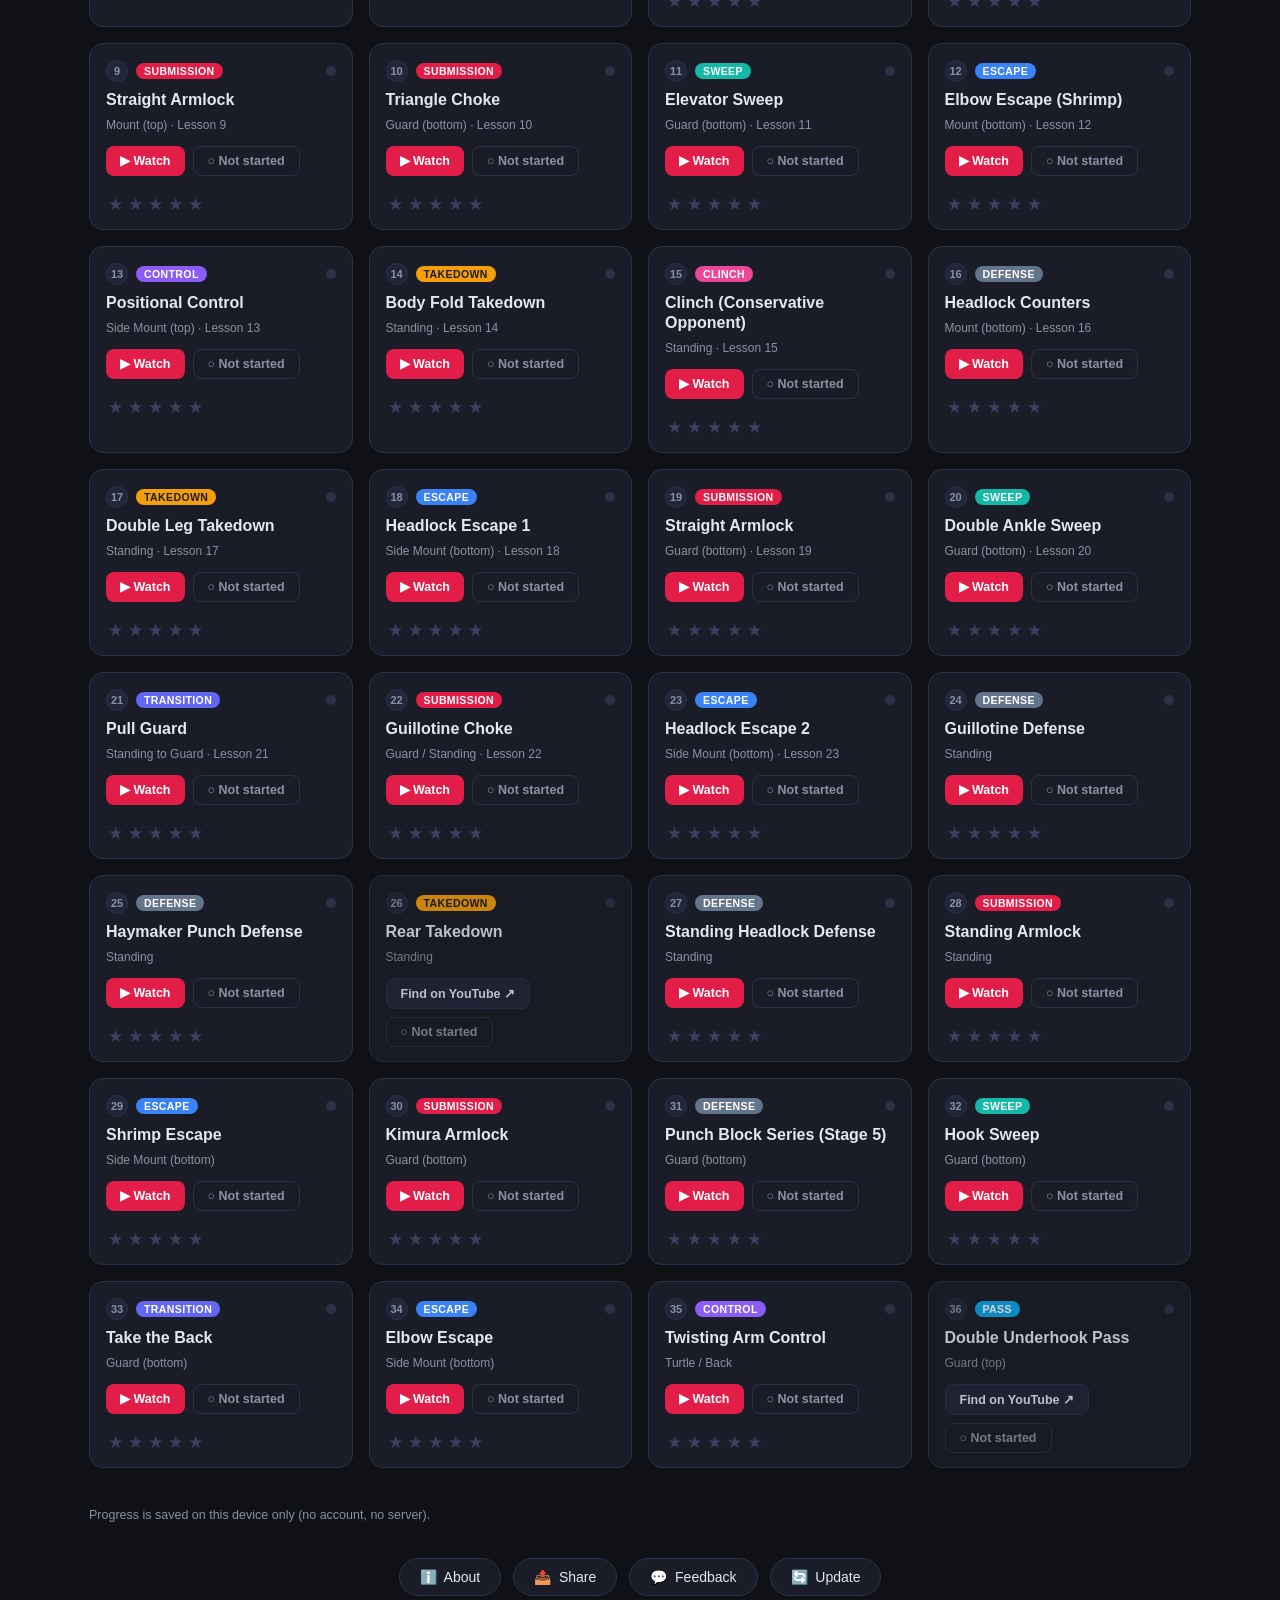
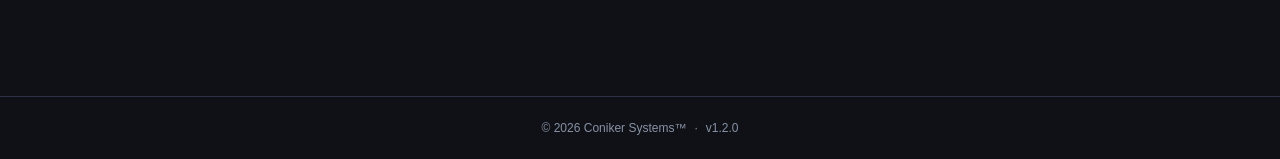
==== commit a137de36: "Multi-video cards, per-video ratings + export, group filter, Armbar chip, new dojo moves - Change A:" ====
--- a/index.html
+++ b/index.html
@@ -40,13 +40,12 @@
       <p class="muted" id="intro-progress"></p>
     </div>
 
-    <div id="sources-panel" class="sources-panel hidden">
-      <div class="sources-title">★ Sources you rate highest</div>
-      <div class="sources-list" id="sources-list"></div>
-      <div class="sources-foot">Rate the videos you watch (1–5 stars) to build this list.</div>
-    </div>
-
     <div class="controls">
+      <div class="segmented" id="group-filter">
+        <button class="seg active" data-group="all">All</button>
+        <button class="seg" data-group="dojo">🥋 My Dojo</button>
+        <button class="seg" data-group="combatives">Combatives</button>
+      </div>
       <input type="search" id="search" class="search" placeholder="Search moves…" autocomplete="off">
       <div class="filters" id="filters">
         <button class="chip active" data-cat="all">All</button>
@@ -57,6 +56,13 @@
 
     <div id="sections"></div>
     <div id="no-results" class="no-results hidden">No moves match.</div>
+
+    <div id="sources-panel" class="sources-panel hidden">
+      <div class="sources-title">★ Sources you rate highest</div>
+      <div class="sources-list" id="sources-list"></div>
+      <button id="export-ratings" class="btn btn-search export-btn">📤&nbsp; Send my ratings to Claude</button>
+      <div class="sources-foot">Rate the videos you watch (1–5 stars) to build this list — then send it to Claude to get more videos from your top instructors.</div>
+    </div>
 
     <p class="muted foot-note">
       Progress is saved on this device only (no account, no server).
--- a/static/css/style.css
+++ b/static/css/style.css
@@ -40,6 +40,12 @@
 .chip.active { background: var(--accent); border-color: var(--accent); color: #fff; }
 .chip-toggle.active { background: var(--accent2); border-color: var(--accent2); color: #1a1d27; }
 
+/* Group segmented control: All / My Dojo / Combatives */
+.segmented { display: inline-flex; gap: 2px; background: var(--surface2); border: 1px solid var(--border); border-radius: 20px; padding: 3px; margin-bottom: 10px; }
+.seg { font-family: var(--font); font-size: 12.5px; font-weight: 600; color: var(--text-muted); background: transparent; border: none; padding: 6px 14px; border-radius: 18px; cursor: pointer; transition: all 0.15s; }
+.seg:hover { color: var(--text); }
+.seg.active { background: var(--accent); color: #fff; }
+
 /* Sections (My Dojo group, then Gracie Combatives) */
 .move-section { margin-bottom: 30px; }
 .move-section + .move-section { margin-top: 6px; }
@@ -89,6 +95,12 @@
 .star.on { color: var(--accent2); }
 .stars-lg .star { font-size: 24px; }
 
+/* Multiple instructor videos on one card */
+.video-options { display: flex; flex-direction: column; gap: 10px; margin-top: 12px; }
+.vopt { display: flex; align-items: center; gap: 12px; flex-wrap: wrap; }
+.vopt .btn-watch { flex: 0 0 auto; }
+.vopt .stars { margin-top: 0; }
+
 /* "Sources you rate highest" insight panel */
 .sources-panel { background: var(--surface); border: 1px solid var(--border); border-radius: var(--radius); padding: 14px 16px; margin: 14px 0 4px; }
 .sources-title { font-size: 13px; font-weight: 700; color: var(--accent2); margin-bottom: 11px; letter-spacing: 0.2px; }
@@ -97,6 +109,7 @@
 .source-name { font-weight: 600; flex: 1; min-width: 0; overflow: hidden; text-overflow: ellipsis; white-space: nowrap; }
 .source-stars { color: var(--accent2); letter-spacing: 1px; flex-shrink: 0; }
 .source-meta { color: var(--text-muted); font-size: 12px; white-space: nowrap; flex-shrink: 0; }
+.export-btn { margin-top: 13px; width: 100%; text-align: center; }
 .sources-foot { margin-top: 11px; font-size: 11.5px; color: var(--text-muted); }
 
 /* Player rating row */
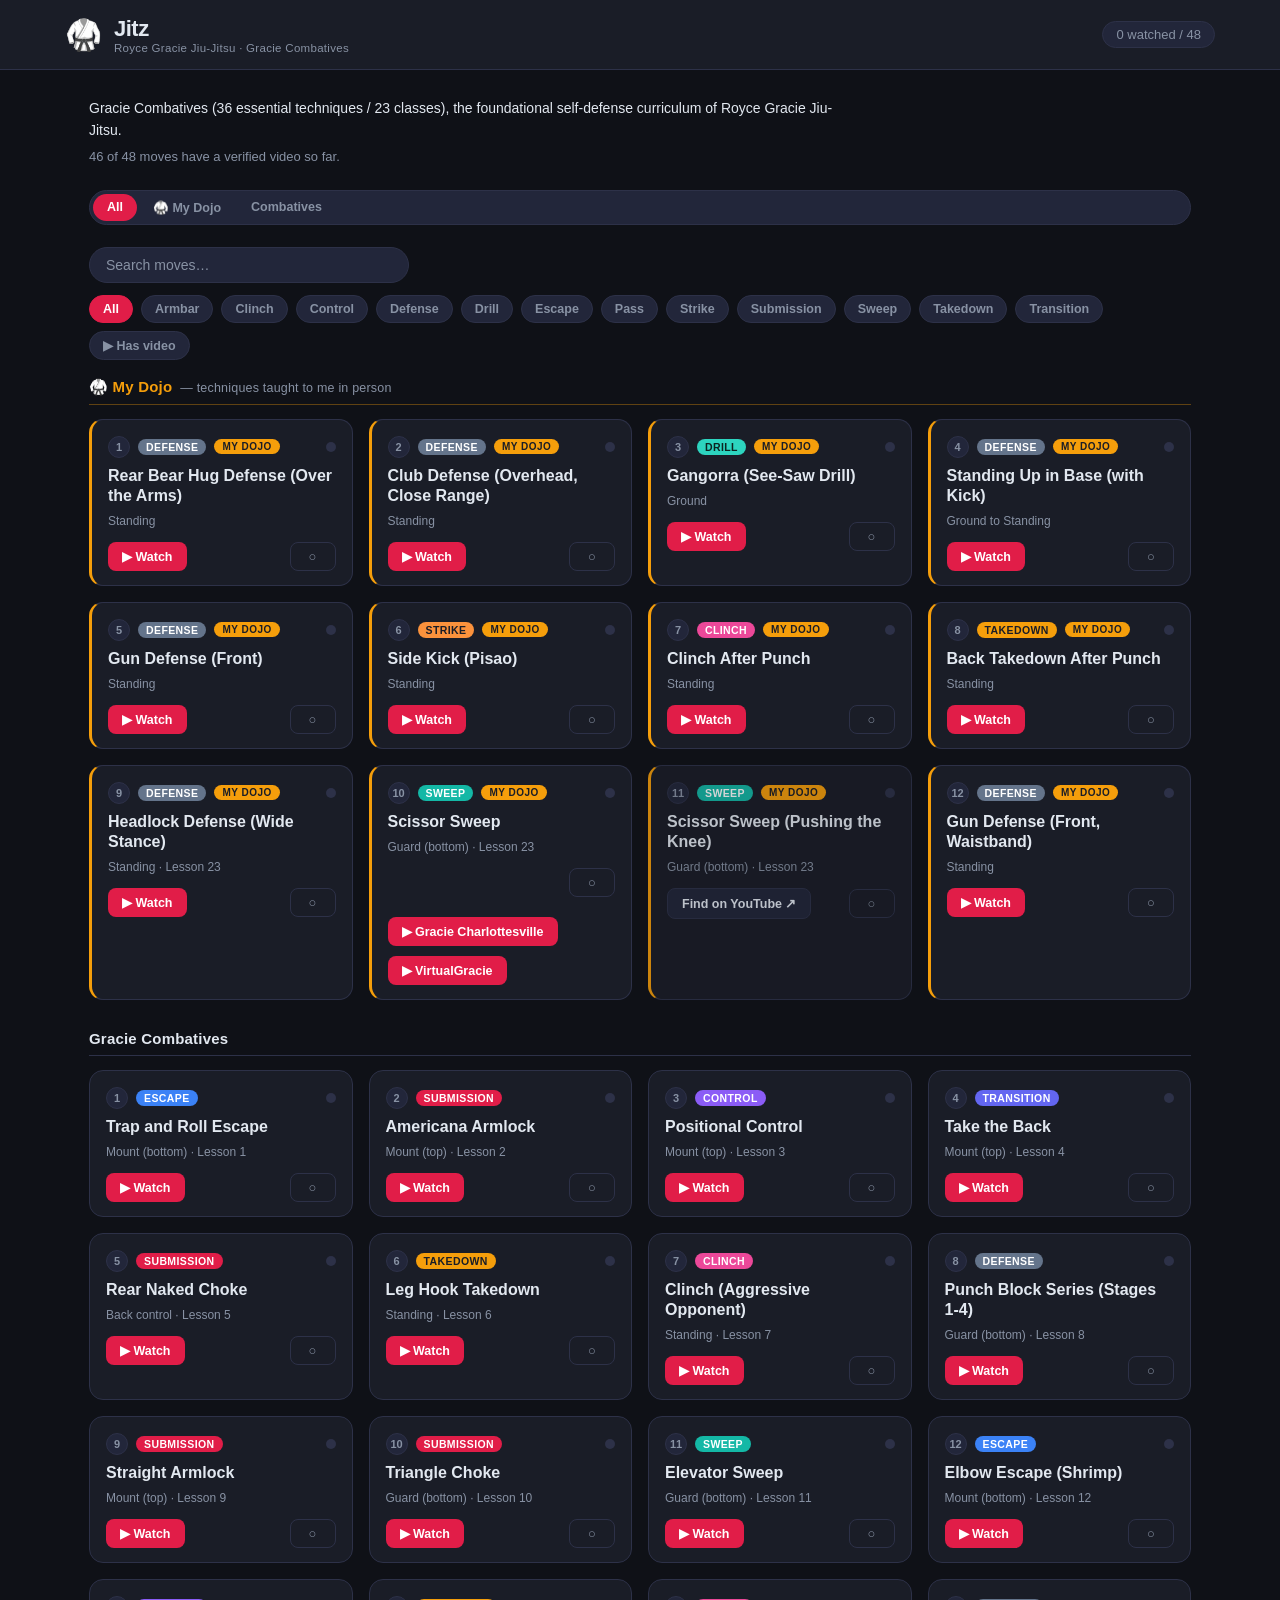
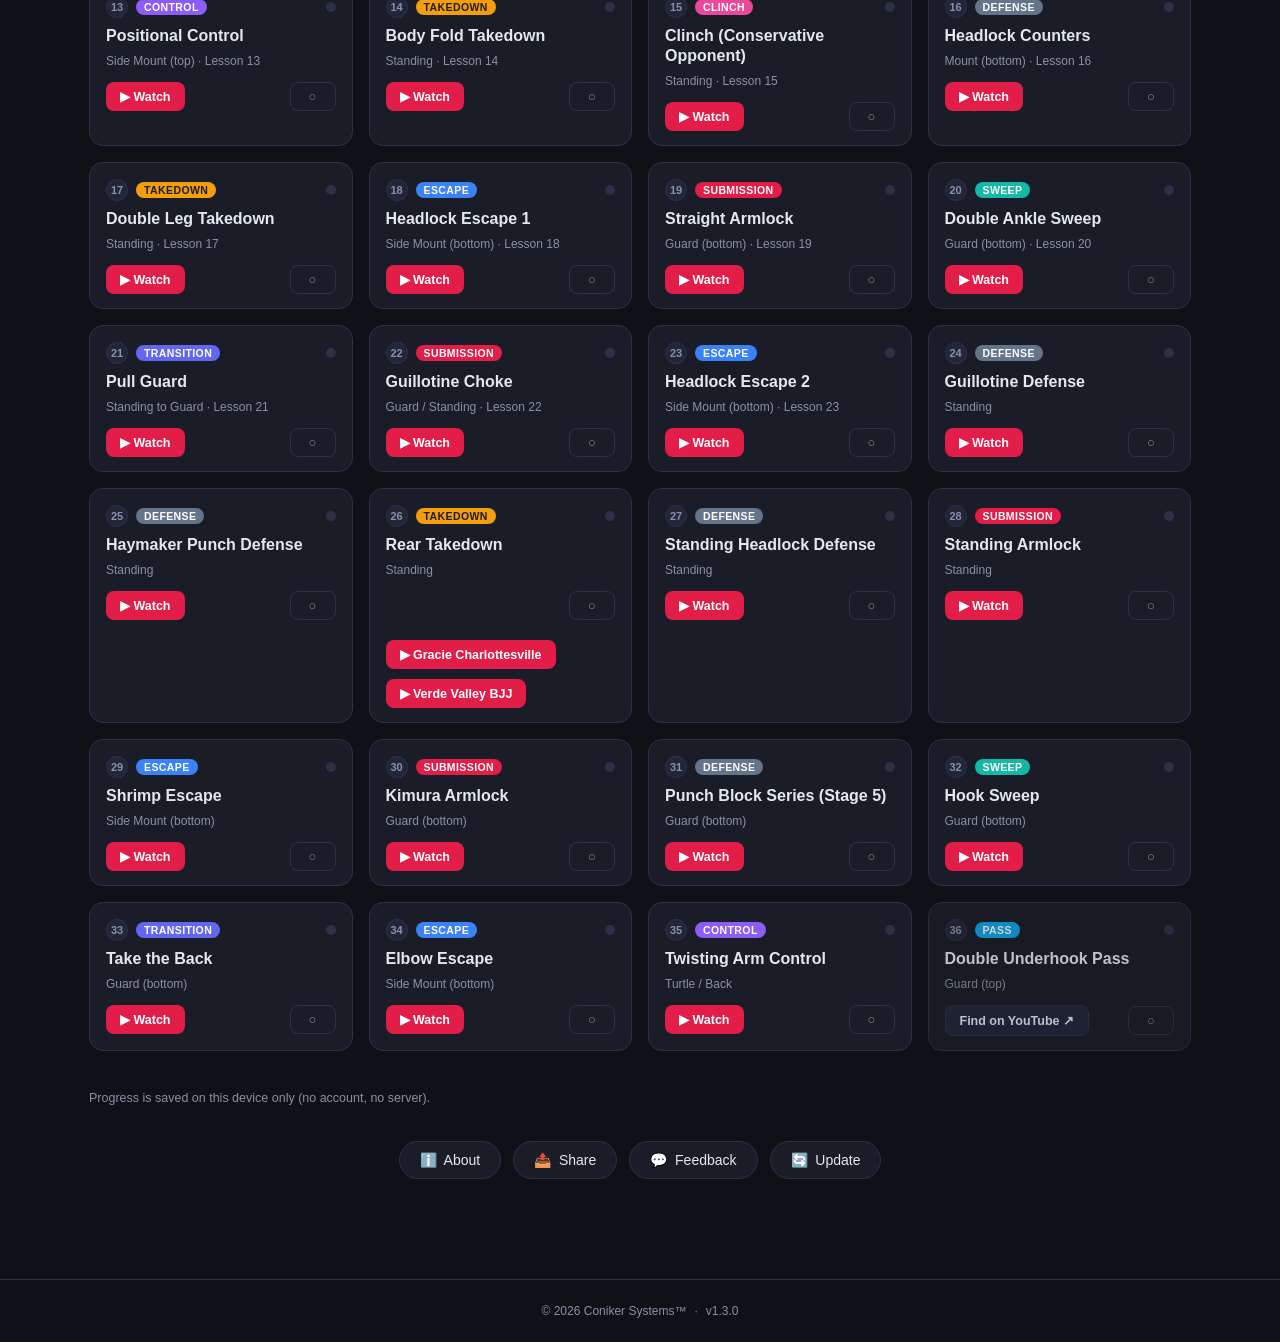
==== commit f896b9f9: "Watch-count progress, stars in player only, autoplay-loop, prominent close; fill Rear Takedown - Pro" ====
--- a/index.html
+++ b/index.html
@@ -96,8 +96,7 @@
       </div>
       <div class="player-foot">
         <a id="player-yt" href="#" target="_blank" class="btn btn-search yt-out">Open on YouTube ↗</a>
-        <button class="btn btn-started" onclick="setFromPlayer('started')">Mark started</button>
-        <button class="btn btn-done" onclick="setFromPlayer('done')">Mark completed</button>
+        <button class="btn btn-done" onclick="closeWatched()">✓ Close &amp; mark watched</button>
       </div>
     </div>
   </div>
--- a/static/css/style.css
+++ b/static/css/style.css
@@ -88,6 +88,12 @@
 .btn-started { background: var(--accent2); color: #1a1d27; }
 .btn-done { background: #4ade80; color: #14241a; }
 
+/* Watch-count badge (replaces the old status button) */
+.watch-badge { font-family: var(--font); font-size: 13px; font-weight: 700; color: var(--text-muted); border: 1px solid var(--border); border-radius: 8px; padding: 6px 12px; min-width: 46px; text-align: center; margin-left: auto; align-self: center; }
+.move-card.watched { border-color: #4ade80; }
+.move-card.watched .watch-badge { color: #4ade80; border-color: #4ade80; }
+.move-card.watched .status-dot { background: #4ade80; }
+
 /* Star ratings */
 .stars { display: inline-flex; gap: 1px; margin-top: 10px; }
 .star { background: none; border: none; padding: 2px; cursor: pointer; font-size: 17px; line-height: 1; color: #3b4060; transition: color 0.12s, transform 0.1s; }
@@ -127,8 +133,8 @@
 .player-head { display: flex; align-items: flex-start; justify-content: space-between; padding: 16px 18px; gap: 12px; }
 .player-title { font-size: 16px; font-weight: 700; }
 .player-sub { font-size: 12.5px; color: var(--text-muted); margin-top: 3px; }
-.player-close { background: var(--surface2); border: 1px solid var(--border); color: var(--text); width: 32px; height: 32px; border-radius: 8px; cursor: pointer; font-size: 14px; flex-shrink: 0; }
-.player-close:hover { border-color: var(--accent); }
+.player-close { background: #e11d48; border: none; color: #fff; width: 46px; height: 46px; border-radius: 10px; cursor: pointer; font-size: 24px; font-weight: 800; line-height: 1; flex-shrink: 0; box-shadow: 0 3px 12px rgba(0,0,0,0.4); }
+.player-close:hover { background: #f43f5e; transform: scale(1.06); }
 .player-frame { position: relative; width: 100%; aspect-ratio: 16 / 9; background: #000; }
 .player-frame iframe { position: absolute; inset: 0; width: 100%; height: 100%; }
 .player-foot { display: flex; gap: 10px; padding: 14px 18px; }
